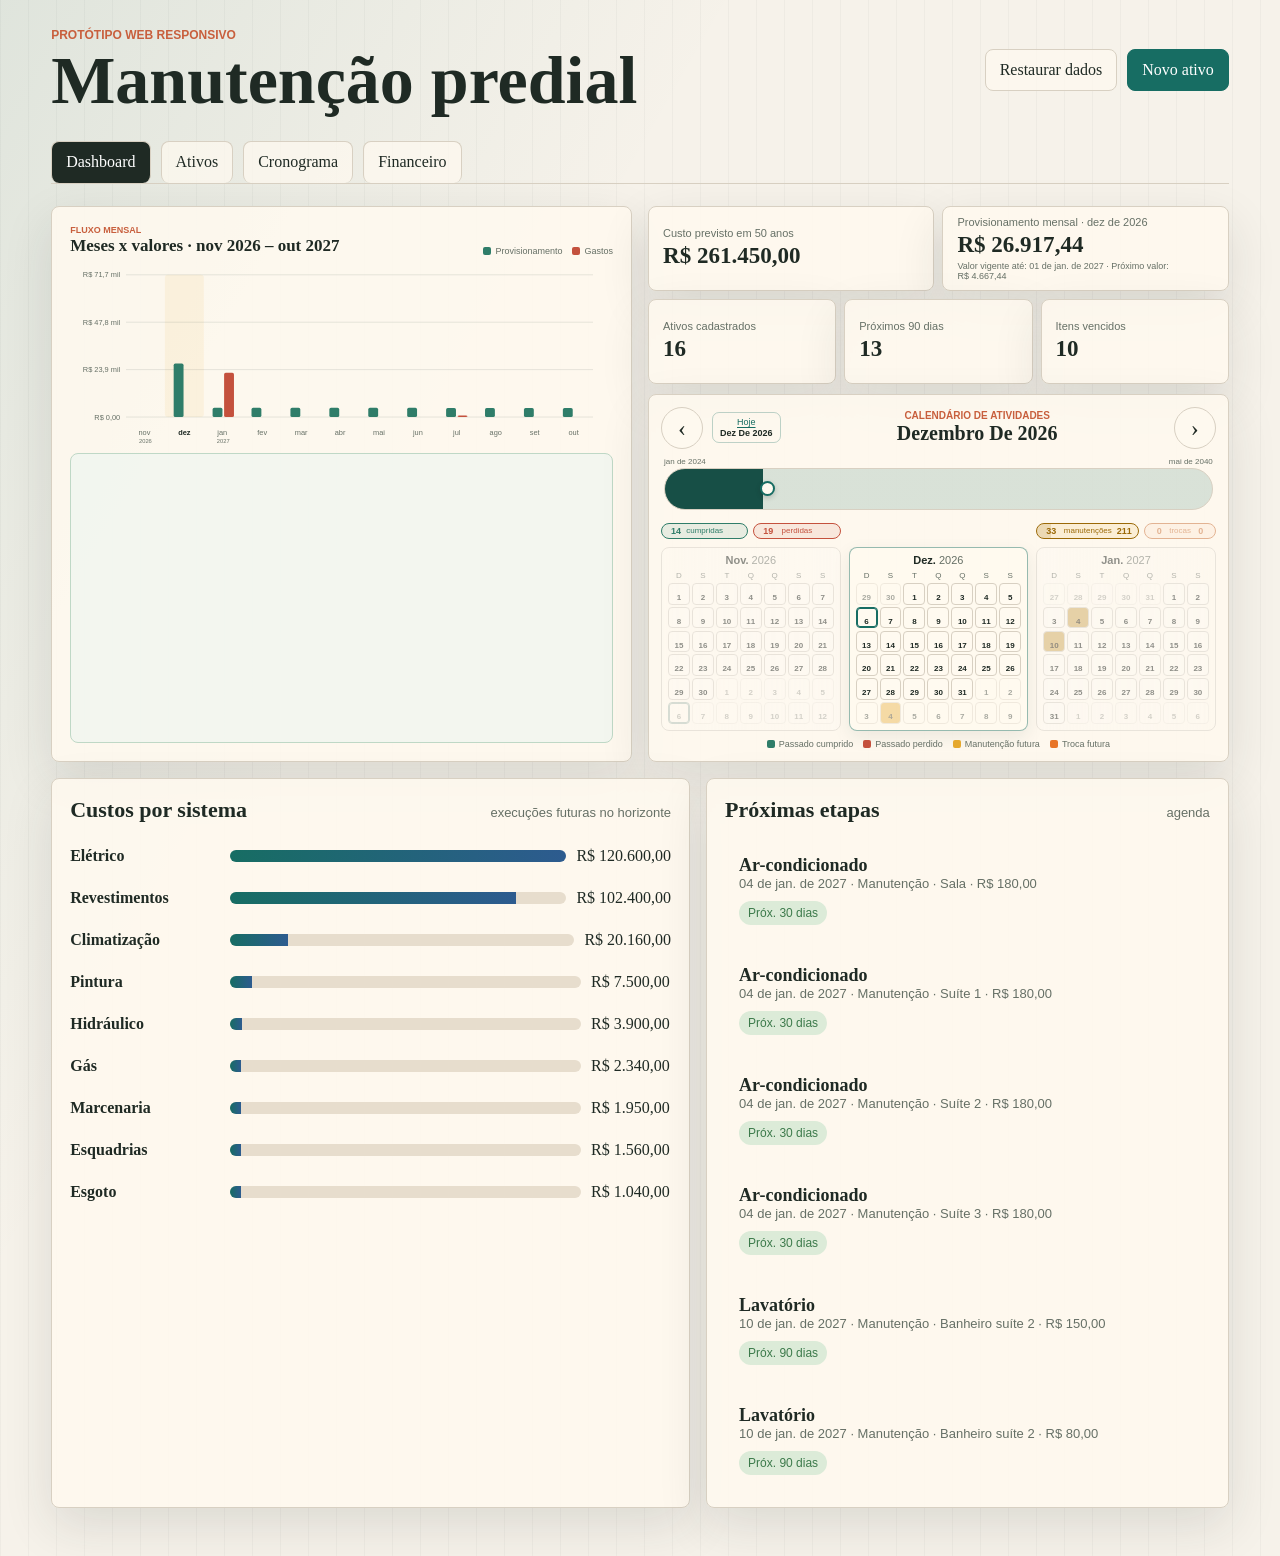
==== docs/index.html @ 5a553a93 "ataulizacao para pages criaca da pasta docs para publicacao do pages" ====
<!doctype html>
<html lang="pt-BR">
  <head>
    <meta charset="utf-8" />
    <meta name="viewport" content="width=device-width, initial-scale=1" />
    <title>Manutencao Predial</title>
    <link rel="stylesheet" href="./styles.css" />
  </head>
  <body>
    <header class="app-header">
      <div>
        <p class="eyebrow">Protótipo web responsivo</p>
        <h1>Manutenção predial</h1>
      </div>
      <div class="header-actions">
        <button class="ghost-button" id="reset-data" type="button">Restaurar dados</button>
        <button class="primary-button" id="new-asset" type="button">Novo ativo</button>
      </div>
    </header>

    <main>
      <nav class="tabs" aria-label="Seções do aplicativo">
        <button class="tab active" data-view="dashboard" type="button">Dashboard</button>
        <button class="tab" data-view="assets" type="button">Ativos</button>
        <button class="tab" data-view="timeline" type="button">Cronograma</button>
        <button class="tab" data-view="finance" type="button">Financeiro</button>
      </nav>

      <section class="view active" id="dashboard-view">
        <div class="dashboard-overview">
          <section class="panel dashboard-chart-panel">
            <div class="dashboard-chart-header">
              <div>
                <p class="eyebrow">Fluxo mensal</p>
                <h2 id="dashboard-chart-title"></h2>
              </div>
              <div class="dashboard-chart-legend" aria-label="Legenda do gráfico">
                <span><i class="provision"></i>Provisionamento</span>
                <span><i class="execution"></i>Gastos</span>
              </div>
            </div>
            <div id="dashboard-monthly-chart" class="dashboard-monthly-chart"></div>
            <div id="calendar-detail" class="calendar-detail dashboard-action-detail"></div>
          </section>
          <div class="dashboard-finance-summary">
            <div class="kpi-grid" id="kpi-grid"></div>
            <section class="panel calendar-panel">
              <div class="calendar-header">
                <button class="icon-button" id="calendar-prev" type="button" aria-label="Mês anterior">‹</button>
                <button class="calendar-today-button" id="calendar-today" type="button">
                  <span>Hoje</span>
                  <strong id="calendar-today-date"></strong>
                </button>
                <div>
                  <p class="eyebrow">Calendário de atividades</p>
                  <h2 id="calendar-title"></h2>
                </div>
                <button class="icon-button" id="calendar-next" type="button" aria-label="Próximo mês">›</button>
              </div>
              <div class="calendar-slider-wrap">
                <div class="calendar-slider-labels">
                  <span id="calendar-slider-min"></span>
                  <span id="calendar-slider-max"></span>
                </div>
                <input id="calendar-slider" type="range" min="0" max="0" value="0" step="1" aria-label="Navegar pelo período do planejamento" />
              </div>
              <div id="calendar-flow-summary" class="calendar-flow-summary"></div>
              <div id="calendar-months" class="calendar-months"></div>
              <div class="calendar-legend" aria-label="Legenda do calendário">
                <span><i class="completed"></i>Passado cumprido</span>
                <span><i class="missed"></i>Passado perdido</span>
                <span><i class="future-maintenance"></i>Manutenção futura</span>
                <span><i class="future-replacement"></i>Troca futura</span>
              </div>
            </section>
          </div>
        </div>
        <div class="panel-grid">
          <section class="panel">
            <div class="panel-title">
              <h2>Custos por sistema</h2>
              <span>execuções futuras no horizonte</span>
            </div>
            <div id="system-bars" class="bar-list"></div>
          </section>
          <section class="panel">
            <div class="panel-title">
              <h2>Próximas etapas</h2>
              <span>agenda</span>
            </div>
            <div id="next-events" class="event-list"></div>
          </section>
        </div>
      </section>

      <section class="view" id="assets-view">
        <div class="toolbar">
          <label class="search-box">
            <span>Buscar</span>
            <input id="asset-search" type="search" placeholder="Ambiente, sistema, ativo..." />
          </label>
          <label class="select-box">
            <span>Sistema</span>
            <select id="system-filter"></select>
          </label>
          <label class="select-box">
            <span>Ordenar por</span>
            <select id="asset-sort">
              <option value="alphabetical">Ordem alfabética</option>
              <option value="start-date">Data inicial</option>
              <option value="end-date">Data final</option>
              <option value="last-maintenance">Última manutenção</option>
              <option value="next-maintenance">Próxima manutenção</option>
              <option value="cycles-asc">Total de ciclos crescente</option>
              <option value="cycles-desc">Total de ciclos decrescente</option>
              <option value="life-asc">Expectativa de vida crescente</option>
              <option value="life-desc">Expectativa de vida decrescente</option>
              <option value="provision-asc">Provisionamento mensal crescente</option>
              <option value="provision-desc">Provisionamento mensal decrescente</option>
              <option value="value-desc">Valor decrescente</option>
              <option value="value-asc">Valor crescente</option>
            </select>
          </label>
        </div>
        <div id="asset-list" class="asset-list"></div>
      </section>

      <section class="view" id="timeline-view">
        <div class="toolbar">
          <label class="select-box">
            <span>Horizonte de planejamento (anos)</span>
            <input id="planning-horizon" min="1" type="number" value="50" />
          </label>
          <label class="select-box">
            <span>Ano</span>
            <select id="year-filter"></select>
          </label>
          <label class="select-box">
            <span>Status</span>
            <select id="status-filter">
              <option value="">Todos</option>
              <option>Vencido</option>
              <option>Próx. 30 dias</option>
              <option>Próx. 90 dias</option>
              <option>Programado</option>
            </select>
          </label>
        </div>
        <div id="timeline-list" class="timeline-list"></div>
      </section>

      <section class="view" id="finance-view">
        <div class="panel">
          <div class="panel-title">
            <h2>Execução x provisionamento</h2>
            <span>por mês e por ano</span>
          </div>
          <div id="year-bars" class="year-bars"></div>
        </div>
        <div class="panel finance-panel">
          <div class="panel-title">
            <h2>Fluxo mensal</h2>
            <span>provisão e execução</span>
          </div>
          <div class="finance-controls">
            <label>
              Condominos
              <input id="owners-input" min="1" type="number" value="20" />
            </label>
            <label>
              Reserva inicial
              <input id="reserve-input" min="0" step="500" type="number" value="0" />
            </label>
          </div>
          <div id="finance-table" class="finance-table"></div>
        </div>
      </section>
    </main>

    <dialog id="asset-dialog">
      <form method="dialog" id="asset-form">
        <div class="dialog-header">
          <div>
            <p class="eyebrow">Cadastro</p>
            <h2 id="dialog-title">Novo ativo</h2>
          </div>
          <button class="icon-button" value="cancel" type="submit" aria-label="Fechar">×</button>
        </div>

        <input id="asset-id" type="hidden" />
        <div class="form-grid">
          <label class="choice-field">Ambiente <select id="asset-ambiente" required></select><input class="new-choice" id="asset-ambiente-new" placeholder="Novo ambiente" /></label>
          <label class="choice-field">Sistema <select id="asset-sistema" required></select><input class="new-choice" id="asset-sistema-new" placeholder="Novo sistema" /></label>
          <label class="choice-field">Ativo <select id="asset-ativo" required></select><input class="new-choice" id="asset-ativo-new" placeholder="Novo ativo" /></label>
          <label class="choice-field">Componente <select id="asset-componente"></select><input class="new-choice" id="asset-componente-new" placeholder="Novo componente" /></label>
          <label class="choice-field">Ação prevista <select id="asset-acao"></select><input class="new-choice" id="asset-acao-new" placeholder="Nova ação prevista" /></label>
          <label>Periodicidade (meses) <input id="asset-periodicidade" min="1" type="number" /></label>
          <label>Última manutenção <input id="asset-ultima" type="date" /></label>
          <label>Custo unitário <span class="money-input"><span>R$</span><input id="asset-custo" inputmode="decimal" placeholder="0,00" type="text" /></span></label>
          <label>Data de instalação <input id="asset-instalacao" type="date" /></label>
          <label>Expectativa de vida (anos) <input id="asset-vida" min="1" type="number" /></label>
          <label>Valor do ativo <span class="money-input"><span>R$</span><input id="asset-valor" inputmode="decimal" placeholder="0,00" type="text" /></span></label>
          <fieldset class="life-end-field">
            <legend>Ao fim da vida</legend>
            <label><input id="asset-renovar" name="asset-fim-vida" type="radio" value="renovar" checked /> Renovar</label>
            <label><input id="asset-encerrar" name="asset-fim-vida" type="radio" value="encerrar" /> Encerrar</label>
          </fieldset>
          <label>Total de ciclos <input id="asset-ciclos" min="1" type="number" value="1" /></label>
          <label class="choice-field">Prioridade <select id="asset-prioridade"></select><input class="new-choice" id="asset-prioridade-new" placeholder="Nova prioridade" /></label>
          <label class="choice-field">Responsável <select id="asset-responsavel"></select><input class="new-choice" id="asset-responsavel-new" placeholder="Novo responsável" /></label>
        </div>

        <section class="asset-summary" id="asset-summary">
          Preencha data de instalação, vida útil, periodicidade e custos para ver o resumo.
        </section>

        <label class="photo-field">
          Foto do ativo ou ocorrência
          <input id="asset-foto" accept="image/*" capture="environment" type="file" />
          <span>Use a câmera do celular ou selecione uma imagem.</span>
        </label>
        <img id="photo-preview" class="photo-preview" alt="" />

        <menu class="dialog-actions">
          <button class="danger-button" id="delete-asset" type="button">Excluir ativo</button>
          <button class="ghost-button" value="cancel" type="submit">Cancelar</button>
          <button class="primary-button" id="save-asset" value="default" type="button">Salvar</button>
        </menu>
      </form>
    </dialog>

    <script src="./data/seed-data.js"></script>
    <script src="./app.js"></script>
  </body>
</html>
---- docs/styles.css ----
:root {
  --paper: #f6f2ea;
  --ink: #1f2a24;
  --muted: #667066;
  --line: #d8d0c2;
  --panel: #fffaf0;
  --accent: #176d63;
  --accent-2: #c85f3d;
  --accent-3: #2d5b8f;
  --warn: #a94725;
  --ok: #3c7a4b;
  --shadow: 0 18px 50px rgba(36, 44, 39, 0.12);
}

* {
  box-sizing: border-box;
}

body {
  margin: 0;
  background:
    linear-gradient(120deg, rgba(23, 109, 99, 0.10), transparent 34%),
    repeating-linear-gradient(90deg, rgba(31, 42, 36, 0.035) 0 1px, transparent 1px 28px),
    var(--paper);
  color: var(--ink);
  font-family: Georgia, "Times New Roman", serif;
}

button,
input,
select {
  font: inherit;
}

.app-header {
  display: flex;
  align-items: center;
  justify-content: space-between;
  gap: 20px;
  padding: 28px clamp(18px, 4vw, 54px) 18px;
}

.eyebrow {
  color: var(--accent-2);
  font-family: "Segoe UI", sans-serif;
  font-size: 12px;
  font-weight: 700;
  letter-spacing: 0;
  margin: 0 0 6px;
  text-transform: uppercase;
}

h1,
h2,
p {
  margin-top: 0;
}

h1 {
  font-size: clamp(34px, 6vw, 68px);
  line-height: 0.95;
  margin-bottom: 0;
}

h2 {
  font-size: 22px;
  margin-bottom: 0;
}

main {
  padding: 0 clamp(18px, 4vw, 54px) 48px;
}

.header-actions,
.toolbar,
.tabs,
.dialog-actions,
.finance-controls {
  display: flex;
  gap: 10px;
}

.primary-button,
.ghost-button,
.danger-button,
.tab,
.icon-button {
  border: 1px solid var(--line);
  border-radius: 8px;
  cursor: pointer;
  min-height: 42px;
  padding: 10px 14px;
}

.primary-button {
  background: var(--accent);
  border-color: var(--accent);
  color: white;
}

.ghost-button,
.danger-button,
.tab,
.icon-button {
  background: rgba(255, 250, 240, 0.72);
  color: var(--ink);
}

.danger-button {
  border-color: #d49a83;
  color: var(--warn);
}

.danger-button:hover,
.danger-button:focus {
  background: #f7d7c7;
}

.tabs {
  border-bottom: 1px solid var(--line);
  flex-wrap: wrap;
  margin: 10px 0 22px;
}

.tab {
  border-bottom: 0;
}

.tab.active {
  background: var(--ink);
  color: white;
}

.view {
  display: none;
}

.view.active {
  display: block;
}

.dashboard-overview {
  align-items: stretch;
  display: grid;
  gap: 16px;
  grid-template-columns: minmax(0, 1fr) minmax(0, 1fr);
  margin-bottom: 16px;
}

.kpi-grid {
  display: grid;
  gap: 8px;
  grid-template-columns: repeat(6, minmax(0, 1fr));
  grid-template-rows: 1fr 1fr;
}

.dashboard-finance-summary {
  display: grid;
  gap: 10px;
  grid-template-rows: auto 1fr;
  min-width: 0;
}

.kpi:nth-child(1),
.kpi:nth-child(2) {
  grid-column: span 3;
}

.kpi:nth-child(n + 3) {
  grid-column: span 2;
}

.kpi,
.panel,
.asset-card,
.timeline-item {
  background: rgba(255, 250, 240, 0.88);
  border: 1px solid var(--line);
  border-radius: 8px;
  box-shadow: var(--shadow);
}

.kpi {
  align-content: center;
  display: grid;
  min-height: 58px;
  padding: 9px 14px;
}

.kpi span {
  color: var(--muted);
  display: block;
  font-family: "Segoe UI", sans-serif;
  font-size: 11px;
  margin-bottom: 3px;
}

.kpi strong {
  font-size: clamp(18px, 1.8vw, 24px);
}

.kpi small {
  color: var(--muted);
  display: block;
  font-family: "Segoe UI", sans-serif;
  font-size: 9px;
  margin-top: 3px;
}

.dashboard-chart-panel {
  display: flex;
  flex-direction: column;
  height: 100%;
  min-width: 0;
  padding: 12px 14px 8px;
}

.dashboard-chart-header {
  align-items: end;
  display: flex;
  gap: 12px;
  justify-content: space-between;
  margin-bottom: 4px;
}

.dashboard-chart-header h2 {
  font-size: 17px;
  margin: 0;
}

.dashboard-chart-header .eyebrow {
  font-size: 9px;
  margin-bottom: 1px;
}

.dashboard-chart-legend {
  display: flex;
  flex-wrap: wrap;
  gap: 5px 10px;
  justify-content: flex-end;
}

.dashboard-chart-legend span {
  align-items: center;
  color: var(--muted);
  display: flex;
  font-family: "Segoe UI", sans-serif;
  font-size: 9px;
  gap: 4px;
}

.dashboard-chart-legend i {
  border-radius: 2px;
  display: block;
  height: 8px;
  width: 8px;
}

.dashboard-chart-legend .provision,
.chart-bar.provision {
  background: #2f7d69;
  fill: #2f7d69;
}

.dashboard-chart-legend .execution,
.chart-bar.execution {
  background: #c4513d;
  fill: #c4513d;
}

.dashboard-monthly-chart {
  align-items: center;
  display: flex;
  flex: 0 0 auto;
  min-height: 150px;
  width: 100%;
}

.dashboard-monthly-chart svg {
  display: block;
  height: auto;
  max-height: 185px;
  overflow: visible;
  width: 100%;
}

.chart-grid-line {
  stroke: rgba(56, 72, 64, 0.15);
  stroke-width: 1;
}

.chart-axis-value,
.chart-month-label {
  fill: var(--muted);
  font-family: "Segoe UI", sans-serif;
  font-size: 9px;
}

.chart-month-label.selected {
  fill: var(--ink);
  font-weight: 700;
}

.chart-month-year {
  fill: var(--muted);
  font-size: 7px;
  font-weight: 400;
}

.chart-selected-month {
  fill: rgba(229, 168, 46, 0.09);
}

.chart-bar {
  transition: filter 150ms ease, opacity 150ms ease;
}

.chart-bar:hover {
  filter: saturate(1.25) brightness(0.92);
}

.panel-grid {
  display: grid;
  gap: 16px;
  grid-template-columns: 1.1fr 0.9fr;
}

.panel {
  padding: 18px;
}

.calendar-panel {
  min-width: 0;
  padding: 12px;
}

.calendar-header {
  align-items: center;
  display: grid;
  gap: 9px;
  grid-template-columns: auto auto 1fr auto;
  margin-bottom: 8px;
  text-align: center;
}

.calendar-header h2 {
  font-size: 20px;
  text-transform: capitalize;
}

.calendar-header .eyebrow {
  font-size: 10px;
  margin-bottom: 1px;
}

.calendar-today-button {
  background: transparent;
  border: 1px solid rgba(23, 109, 99, 0.28);
  border-radius: 7px;
  color: var(--accent);
  display: grid;
  font-family: "Segoe UI", sans-serif;
  gap: 1px;
  min-width: 58px;
  padding: 4px 7px;
}

.calendar-today-button:hover,
.calendar-today-button:focus {
  background: rgba(23, 109, 99, 0.08);
  color: var(--accent-2);
}

.calendar-today-button span {
  font-size: 9px;
  text-decoration: underline;
  text-underline-offset: 2px;
}

.calendar-today-button strong {
  color: var(--ink);
  font-size: 9px;
  text-transform: capitalize;
}

.calendar-header .icon-button:disabled {
  cursor: not-allowed;
  opacity: 0.22;
}

.calendar-slider-wrap {
  margin: 0 3px 9px;
}

.calendar-slider-labels {
  align-items: baseline;
  color: var(--muted);
  display: grid;
  font-family: "Segoe UI", sans-serif;
  font-size: 8px;
  grid-template-columns: 1fr 1fr;
  margin-bottom: 2px;
}

.calendar-slider-labels span:last-child {
  text-align: right;
}

#calendar-slider {
  --real-progress: 0%;
  accent-color: var(--accent);
  appearance: none;
  background: linear-gradient(90deg, #174f46 0 var(--real-progress), rgba(23, 109, 99, 0.16) var(--real-progress) 100%);
  border-radius: 999px;
  cursor: pointer;
  height: 5px;
  margin: 0;
  padding: 0;
  width: 100%;
}

#calendar-slider::-webkit-slider-thumb {
  appearance: none;
  background: #fffaf0;
  border: 2px solid var(--accent);
  border-radius: 50%;
  box-shadow: 0 2px 5px rgba(31, 42, 36, 0.2);
  height: 15px;
  width: 15px;
}

#calendar-slider::-moz-range-thumb {
  background: #fffaf0;
  border: 2px solid var(--accent);
  border-radius: 50%;
  box-shadow: 0 2px 5px rgba(31, 42, 36, 0.2);
  height: 13px;
  width: 13px;
}

.calendar-flow-summary {
  align-items: stretch;
  display: grid;
  gap: 8px;
  grid-template-columns: repeat(3, minmax(0, 1fr));
  margin: 0 0 8px;
}

.calendar-flow {
  display: grid;
  gap: 5px;
  grid-template-columns: repeat(2, minmax(0, 1fr));
  min-width: 0;
}

.calendar-flow.future {
  grid-template-columns: minmax(0, 1.3fr) minmax(0, 0.9fr);
}

.flow-item {
  --flow-progress: 0%;
  align-items: center;
  border: 1px solid currentColor;
  border-radius: 999px;
  display: grid;
  font-family: "Segoe UI", sans-serif;
  gap: 3px;
  grid-template-columns: 16px minmax(0, 1fr) 16px;
  justify-items: center;
  line-height: normal;
  overflow: hidden;
  padding: 2px 6px;
  position: relative;
  width: 100%;
}

.flow-item > *:not(.flow-progress) {
  position: relative;
  z-index: 1;
}

.flow-item strong {
  font-size: 9px;
}

.flow-item small {
  color: inherit;
  font-size: 8px;
  overflow: hidden;
  text-align: center;
  text-overflow: ellipsis;
  white-space: nowrap;
}

.flow-item:disabled {
  cursor: not-allowed;
  opacity: 0.42;
}

.flow-item:not(:disabled):hover,
.flow-item:not(:disabled):focus {
  filter: saturate(1.2) brightness(0.96);
  outline: 1px solid currentColor;
  outline-offset: 1px;
}

.calendar-flow.past .flow-item {
  grid-template-columns: 16px minmax(0, 1fr) 16px;
}

.calendar-flow.past .flow-item::after {
  content: "";
  grid-column: 3;
}

.flow-progress {
  background: currentColor;
  inset: 0 auto 0 0;
  opacity: 0.16;
  position: absolute;
  width: var(--flow-progress);
}

.flow-item.completed {
  background: rgba(47, 125, 105, 0.1);
  color: #2f7d69;
}

.flow-item.missed {
  background: rgba(196, 81, 61, 0.1);
  color: #c4513d;
}

.flow-item.maintenance {
  background: rgba(229, 168, 46, 0.13);
  color: #9b6907;
}

.flow-item.replacement {
  background: rgba(232, 117, 40, 0.12);
  color: #bd5617;
}

.calendar-months {
  display: grid;
  gap: 8px;
  grid-template-columns: repeat(3, minmax(0, 1fr));
}

.calendar-month {
  background: rgba(255, 250, 240, 0.66);
  border: 1px solid var(--line);
  border-radius: 8px;
  min-width: 0;
  padding: 6px;
}

.calendar-month.unavailable {
  background: transparent;
  border-color: transparent;
  box-shadow: none;
}

.calendar-month.previous {
  background: linear-gradient(90deg, rgba(255, 250, 240, 0.3), rgba(255, 250, 240, 0.72));
}

.calendar-month.next {
  background: linear-gradient(90deg, rgba(255, 250, 240, 0.72), rgba(255, 250, 240, 0.3));
}

.calendar-month.previous,
.calendar-month.next {
  filter: saturate(0.6);
  opacity: 0.5;
}

.calendar-month.current {
  border-color: rgba(23, 109, 99, 0.45);
  box-shadow: 0 6px 18px rgba(27, 55, 48, 0.08);
}

.calendar-month h3 {
  font-family: "Segoe UI", sans-serif;
  font-size: 11px;
  margin: 0 0 5px;
  text-align: center;
  text-transform: capitalize;
}

.calendar-month h3 span {
  color: var(--muted);
  font-weight: 400;
}

.calendar-weekdays,
.calendar-grid {
  display: grid;
  gap: 2px;
  grid-template-columns: repeat(7, minmax(0, 1fr));
}

.calendar-weekdays {
  color: var(--muted);
  font-family: "Segoe UI", sans-serif;
  font-size: 8px;
  margin-bottom: 3px;
  text-align: center;
}

.calendar-day {
  aspect-ratio: 1;
  background: rgba(255, 250, 240, 0.72);
  border: 1px solid var(--line);
  border-radius: 4px;
  color: var(--ink);
  cursor: pointer;
  min-height: 17px;
  padding: 2px;
  position: relative;
  text-align: center;
}

.calendar-day.unavailable {
  background: transparent;
  border-color: transparent;
}

.calendar-day.outside {
  opacity: 0.38;
}

.calendar-day.today {
  border-color: var(--accent);
  box-shadow: inset 0 0 0 1px var(--accent);
}

.calendar-day.has-events {
  background: var(--event-background);
  cursor: pointer;
}

.calendar-day.has-events.dark-text {
  color: #2b210b;
}

.calendar-day.has-events.light-text {
  color: #fff;
  text-shadow: 0 1px 1px rgba(40, 20, 10, 0.45);
}

.calendar-day.has-events:hover,
.calendar-day.has-events:focus,
.calendar-day.is-selected {
  border-color: #123f39;
  box-shadow: inset 0 0 0 1px #123f39;
  filter: saturate(1.18) brightness(0.98);
  outline: none;
}

.calendar-day-number {
  font-family: "Segoe UI", sans-serif;
  font-size: 8px;
  font-weight: 600;
}

.calendar-legend {
  display: flex;
  flex-wrap: wrap;
  gap: 5px 10px;
  justify-content: center;
  margin-top: 8px;
}

.calendar-legend span {
  align-items: center;
  color: var(--muted);
  display: flex;
  font-family: "Segoe UI", sans-serif;
  font-size: 9px;
  gap: 4px;
}

.calendar-legend i {
  border-radius: 2px;
  display: block;
  height: 8px;
  width: 8px;
}

.calendar-legend .completed {
  background: #2f7d69;
}

.calendar-legend .missed {
  background: #c4513d;
}

.calendar-legend .future-maintenance {
  background: #e5a82e;
}

.calendar-legend .future-replacement {
  background: #e87528;
}

.calendar-detail {
  background: #eef6f1;
  border: 1px solid #bfd8c6;
  border-radius: 8px;
  margin-top: 14px;
  min-height: 72px;
  padding: 10px 12px;
}

.dashboard-action-detail {
  flex: 1;
  margin-top: 8px;
  overflow-y: auto;
}

.dashboard-action-detail:empty {
  background: rgba(238, 246, 241, 0.62);
}

.calendar-detail.is-visible {
  display: block;
}

.calendar-detail ul {
  display: grid;
  gap: 2px;
  list-style: none;
  margin: 3px 0 0;
  padding: 0;
}

.calendar-detail li {
  border-top: 1px solid rgba(23, 109, 99, 0.18);
  padding-top: 3px;
}

.calendar-detail-summary {
  align-items: baseline;
  display: flex;
  gap: 8px;
  justify-content: space-between;
  margin-bottom: 5px;
}

.calendar-detail-summary > strong {
  font-size: 15px;
}

.calendar-detail-summary > span {
  font-family: "Segoe UI", sans-serif;
  font-size: 10px;
}

.calendar-action-groups {
  display: grid;
  gap: 7px;
}

.calendar-action-group header {
  align-items: center;
  border-radius: 5px;
  display: flex;
  font-family: "Segoe UI", sans-serif;
  justify-content: space-between;
  padding: 4px 7px;
}

.calendar-action-group header strong {
  font-size: 11px;
}

.calendar-action-group header span {
  font-size: 9px;
}

.calendar-action-group.maintenance header {
  background: rgba(229, 168, 46, 0.18);
  color: #765009;
}

.calendar-action-group.replacement header {
  background: rgba(232, 117, 40, 0.17);
  color: #9b4614;
}

.calendar-asset-link {
  align-items: center;
  display: grid;
  gap: 4px 8px;
  grid-template-columns: auto minmax(0, 1fr) auto auto;
  min-height: 22px;
}

.calendar-asset-link > strong {
  font-size: 12px;
}

.calendar-asset-link .detail-total {
  font-size: 11px;
}

.calendar-asset-link .meta {
  font-size: 9px;
  min-width: 0;
}

.calendar-event-status {
  border-radius: 999px;
  font-family: "Segoe UI", sans-serif;
  font-size: 8px;
  font-weight: 700;
  padding: 2px 5px;
}

.calendar-event-status.completed {
  background: rgba(47, 125, 105, 0.16);
  color: #246452;
}

.calendar-event-status.missed {
  background: rgba(196, 81, 61, 0.14);
  color: #a43f2f;
}

.panel-title {
  align-items: baseline;
  display: flex;
  justify-content: space-between;
  gap: 12px;
  margin-bottom: 18px;
}

.panel-title span {
  color: var(--muted);
  font-family: "Segoe UI", sans-serif;
  font-size: 13px;
}

.bar-row {
  display: grid;
  gap: 10px;
  grid-template-columns: minmax(95px, 150px) 1fr minmax(80px, auto);
  align-items: center;
  margin: 12px 0;
}

.system-bar-row {
  border-radius: 8px;
  cursor: pointer;
  margin-left: -6px;
  margin-right: -6px;
  padding: 6px;
}

.system-bar-row:hover,
.system-bar-row:focus,
.system-bar-row.is-active {
  background: rgba(23, 109, 99, 0.10);
  outline: none;
}

.system-cost-detail {
  color: var(--accent);
  display: block;
  font-family: "Segoe UI", sans-serif;
  font-size: 12px;
  font-weight: 700;
  margin-top: 5px;
}

.bar-track {
  background: #e7ddcd;
  border-radius: 999px;
  height: 12px;
  overflow: hidden;
}

.bar-fill {
  background: linear-gradient(90deg, var(--accent), var(--accent-3));
  height: 100%;
}

.event-list,
.asset-list,
.timeline-list {
  display: grid;
  gap: 12px;
}

.event,
.asset-card,
.timeline-item {
  padding: 14px;
}

.event strong,
.asset-card strong,
.timeline-item strong {
  display: block;
  font-size: 18px;
}

.meta {
  color: var(--muted);
  font-family: "Segoe UI", sans-serif;
  font-size: 13px;
}

.badge {
  border-radius: 999px;
  display: inline-block;
  font-family: "Segoe UI", sans-serif;
  font-size: 12px;
  margin-top: 10px;
  padding: 5px 9px;
}

.badge.vencido {
  background: #f7d7c7;
  color: var(--warn);
}

.badge.programado {
  background: #dcebd8;
  color: var(--ok);
}

.toolbar {
  align-items: end;
  flex-wrap: wrap;
  margin-bottom: 16px;
}

.search-box,
.select-box,
.finance-controls label,
.form-grid label,
.photo-field {
  color: var(--muted);
  display: grid;
  font-family: "Segoe UI", sans-serif;
  font-size: 13px;
  gap: 6px;
}

.search-box {
  flex: 1 1 260px;
}

input,
select,
.life-end-field {
  background: var(--panel);
  border: 1px solid var(--line);
  border-radius: 8px;
  color: var(--ink);
  min-height: 42px;
  padding: 9px 10px;
}

.money-input {
  align-items: center;
  background: var(--panel);
  border: 1px solid var(--line);
  border-radius: 8px;
  display: grid;
  grid-template-columns: auto 1fr;
  min-height: 42px;
  overflow: hidden;
}

.money-input > span {
  color: var(--accent);
  font-weight: 700;
  padding-left: 10px;
}

.money-input input {
  border: 0;
  border-radius: 0;
  min-width: 0;
  outline: none;
}

.money-input:focus-within {
  border-color: var(--accent);
  box-shadow: 0 0 0 2px rgba(23, 109, 99, 0.14);
}

.life-end-field {
  color: var(--muted);
  display: grid;
  font-family: "Segoe UI", sans-serif;
  font-size: 13px;
  gap: 8px;
  margin: 0;
}

.life-end-field legend {
  padding: 0 4px;
}

.life-end-field label {
  align-items: center;
  color: var(--ink);
  display: flex;
  gap: 8px;
}

.life-end-field input {
  min-height: auto;
}

.asset-card {
  align-items: center;
  display: grid;
  gap: 14px;
  grid-template-columns: 76px 1fr auto;
}

.asset-card-content {
  min-width: 0;
}

.asset-metrics {
  display: grid;
  gap: 8px;
  grid-template-columns: repeat(8, minmax(100px, 1fr));
  margin-top: 13px;
}

.asset-metrics > div {
  background: rgba(238, 246, 241, 0.72);
  border-left: 3px solid rgba(23, 109, 99, 0.45);
  min-width: 0;
  padding: 8px 9px;
}

.asset-metrics span,
.asset-metrics small {
  color: var(--muted);
  display: block;
  font-family: "Segoe UI", sans-serif;
  font-size: 11px;
}

.asset-metrics strong {
  font-size: 15px;
  margin-top: 3px;
  overflow-wrap: anywhere;
}

.asset-metrics small {
  margin-top: 3px;
}

.card-actions {
  display: flex;
  flex-wrap: wrap;
  gap: 8px;
  justify-content: flex-end;
}

.asset-card.is-focused {
  border-color: var(--accent-2);
  box-shadow: 0 0 0 3px rgba(200, 95, 61, 0.18), var(--shadow);
}

.detail-link {
  background: transparent;
  border: 0;
  color: inherit;
  cursor: pointer;
  display: block;
  font: inherit;
  padding: 0;
  text-align: left;
  width: 100%;
}

.detail-link:hover strong,
.detail-link:focus strong {
  color: var(--accent-2);
}

.detail-link:focus {
  outline: 2px solid rgba(200, 95, 61, 0.45);
  outline-offset: 4px;
}

.thumb {
  align-items: center;
  background: #e7ddcd;
  border-radius: 8px;
  color: var(--muted);
  display: flex;
  font-family: "Segoe UI", sans-serif;
  height: 76px;
  justify-content: center;
  overflow: hidden;
  width: 76px;
}

.thumb img {
  height: 100%;
  object-fit: cover;
  width: 100%;
}

.finance-year {
  border-top: 1px solid var(--line);
  padding: 16px 0 8px;
}

.finance-year:first-child {
  border-top: 0;
  padding-top: 0;
}

.finance-year h3 {
  font-size: 22px;
  margin: 0 0 12px;
}

.finance-split {
  display: grid;
  gap: 18px;
  grid-template-columns: 1fr 1fr;
}

.finance-column h4 {
  color: var(--muted);
  font-family: "Segoe UI", sans-serif;
  font-size: 12px;
  margin: 0 0 10px;
  text-transform: uppercase;
}

.month-row {
  display: grid;
  gap: 10px;
  grid-template-columns: 44px 1fr minmax(84px, auto);
  align-items: center;
  margin: 9px 0;
}

.month-row.is-clickable {
  border-radius: 8px;
  cursor: pointer;
  margin-left: -6px;
  margin-right: -6px;
  padding: 6px;
}

.month-row.is-clickable:hover,
.month-row.is-clickable:focus,
.month-row.is-active {
  background: rgba(200, 95, 61, 0.12);
  outline: none;
}

.month-row.is-empty {
  color: var(--muted);
}

.bar-fill.execution {
  background: linear-gradient(90deg, var(--accent-2), #d99a48);
}

.bar-fill.provision {
  background: linear-gradient(90deg, var(--accent), var(--accent-3));
}

.execution-detail {
  background: #fff3df;
  border: 1px solid #e3b983;
  border-radius: 8px;
  color: var(--ink);
  margin: 8px 0 14px;
  padding: 14px;
}

.execution-detail.inline {
  box-shadow: 0 12px 28px rgba(36, 44, 39, 0.10);
}

.execution-detail h3 {
  font-size: 20px;
  margin: 0 0 8px;
}

.execution-detail ul {
  display: grid;
  gap: 8px;
  list-style: none;
  margin: 12px 0 0;
  padding: 0;
}

.execution-detail li {
  border-top: 1px solid rgba(200, 95, 61, 0.22);
  padding-top: 8px;
}

.execution-detail strong {
  display: block;
}

.execution-detail .detail-total {
  color: var(--accent-2);
  font-family: "Segoe UI", sans-serif;
  font-weight: 700;
}

.timeline-item {
  display: grid;
  gap: 12px;
  grid-template-columns: 120px 1fr auto;
}

.timeline-date {
  color: var(--accent-2);
  font-size: 20px;
  font-weight: 700;
}

.year-bars {
  display: grid;
  gap: 8px;
}

.finance-panel {
  margin-top: 16px;
}

.finance-controls {
  flex-wrap: wrap;
  margin-bottom: 16px;
}

.finance-table {
  overflow-x: auto;
}

table {
  border-collapse: collapse;
  min-width: 640px;
  width: 100%;
}

th,
td {
  border-bottom: 1px solid var(--line);
  padding: 10px;
  text-align: left;
}

th {
  color: var(--muted);
  font-family: "Segoe UI", sans-serif;
  font-size: 12px;
  text-transform: uppercase;
}

dialog {
  border: 1px solid var(--line);
  border-radius: 10px;
  box-shadow: var(--shadow);
  max-width: 860px;
  width: min(92vw, 860px);
}

dialog::backdrop {
  background: rgba(31, 42, 36, 0.48);
}

.dialog-header {
  align-items: start;
  display: flex;
  justify-content: space-between;
  margin-bottom: 18px;
}

.icon-button {
  border-radius: 50%;
  font-size: 24px;
  height: 42px;
  line-height: 1;
  padding: 0;
  width: 42px;
}

.form-grid {
  display: grid;
  gap: 12px;
  grid-template-columns: repeat(2, minmax(0, 1fr));
}

.photo-field {
  border: 1px dashed var(--line);
  border-radius: 8px;
  margin-top: 14px;
  padding: 14px;
}

.choice-field .new-choice {
  display: none;
}

.choice-field.is-new .new-choice {
  display: block;
}

.asset-summary {
  background: #eef6f1;
  border: 1px solid #bfd8c6;
  border-radius: 8px;
  color: var(--ink);
  margin-top: 14px;
  padding: 14px;
}

.asset-summary h3 {
  font-size: 20px;
  margin: 0 0 10px;
}

.summary-grid {
  display: grid;
  gap: 10px;
  grid-template-columns: repeat(3, minmax(0, 1fr));
  margin-bottom: 12px;
}

.summary-kpi {
  background: rgba(255, 250, 240, 0.82);
  border: 1px solid rgba(23, 109, 99, 0.18);
  border-radius: 8px;
  padding: 10px;
}

.summary-kpi span {
  color: var(--muted);
  display: block;
  font-family: "Segoe UI", sans-serif;
  font-size: 12px;
}

.summary-kpi strong {
  display: block;
  font-size: 18px;
  margin-top: 4px;
}

.summary-dates {
  display: flex;
  flex-wrap: wrap;
  gap: 6px;
  margin-top: 10px;
}

.summary-dates span {
  background: #dcebd8;
  border-radius: 999px;
  color: var(--ok);
  font-family: "Segoe UI", sans-serif;
  font-size: 12px;
  padding: 5px 8px;
}

.schedule-heading {
  align-items: end;
  display: flex;
  gap: 12px;
  justify-content: space-between;
  margin: 16px 0 8px;
}

.schedule-heading strong,
.schedule-heading span {
  display: block;
}

.schedule-heading span,
.schedule-heading small {
  color: var(--muted);
  font-family: "Segoe UI", sans-serif;
  font-size: 11px;
}

.asset-event-checklist {
  display: grid;
  gap: 5px;
  max-height: 310px;
  overflow-y: auto;
  padding-right: 4px;
}

.asset-event-check {
  align-items: center;
  background: rgba(255, 250, 240, 0.82);
  border: 1px solid rgba(23, 109, 99, 0.16);
  border-radius: 7px;
  display: grid;
  gap: 8px;
  grid-template-columns: auto minmax(92px, 1fr) minmax(108px, 1fr) 62px 88px 82px;
  padding: 7px 9px;
}

.asset-event-check input {
  accent-color: #2f7d69;
  height: 17px;
  margin: 0;
  width: 17px;
}

.asset-event-check .event-type {
  border-radius: 999px;
  font-family: "Segoe UI", sans-serif;
  font-size: 10px;
  padding: 3px 7px;
  text-align: center;
}

.asset-event-check .event-type.maintenance {
  background: #f5d88b;
  color: #4b3708;
}

.asset-event-check .event-type.replacement {
  background: #f2b182;
  color: #542307;
}

.asset-event-check .event-date,
.asset-event-check .event-cycle,
.asset-event-check em {
  font-family: "Segoe UI", sans-serif;
  font-size: 11px;
}

.asset-event-check em {
  color: var(--muted);
  font-style: normal;
  text-align: right;
}

.asset-event-check.is-completed {
  background: rgba(47, 125, 105, 0.12);
  border-color: rgba(47, 125, 105, 0.42);
}

.asset-event-check.is-completed em {
  color: #2f7d69;
  font-weight: 700;
}

.asset-event-check.is-missed {
  background: rgba(196, 81, 61, 0.1);
  border-color: rgba(196, 81, 61, 0.4);
}

.asset-event-check.is-missed em {
  color: #a43f2f;
  font-weight: 700;
}

.asset-event-check.is-future {
  opacity: 0.72;
}

.asset-event-check.is-future input {
  cursor: not-allowed;
  filter: grayscale(0.8);
}

.photo-field span {
  color: var(--muted);
}

.photo-preview {
  border-radius: 8px;
  display: none;
  margin-top: 12px;
  max-height: 220px;
  object-fit: cover;
  width: 100%;
}

.dialog-actions {
  justify-content: end;
  margin-top: 18px;
  padding: 0;
}

.dialog-actions .danger-button {
  margin-right: auto;
}

@media (max-width: 820px) {
  .app-header,
  .asset-card,
  .timeline-item {
    align-items: stretch;
    grid-template-columns: 1fr;
  }

  .app-header,
  .header-actions {
    display: grid;
  }

  .dashboard-overview,
  .kpi-grid,
  .panel-grid,
  .form-grid,
  .summary-grid {
    grid-template-columns: 1fr;
  }

  .kpi-grid {
    grid-template-rows: none;
  }

  .kpi:nth-child(n) {
    grid-column: 1;
  }

  .bar-row,
  .month-row {
    grid-template-columns: 1fr;
  }

  .finance-split {
    grid-template-columns: 1fr;
  }

  .calendar-day {
    aspect-ratio: 1;
    min-height: 15px;
    padding: 2px;
  }

  .asset-card {
    display: grid;
  }

  .asset-metrics {
    grid-template-columns: repeat(2, minmax(0, 1fr));
  }

  .asset-metrics > div:last-child {
    grid-column: 1 / -1;
  }

  .asset-event-check {
    grid-template-columns: auto 1fr auto;
  }

  .asset-event-check .event-date,
  .asset-event-check .event-cycle,
  .asset-event-check strong {
    grid-column: 2 / -1;
  }

  .asset-event-check em {
    grid-column: 3;
    grid-row: 1;
  }

  .calendar-asset-link {
    grid-template-columns: 1fr auto;
  }

  .calendar-asset-link .meta {
    grid-column: 1 / -1;
  }

  .card-actions {
    justify-content: stretch;
  }

  .card-actions button {
    flex: 1;
  }

  .timeline-item {
    display: grid;
  }

  .thumb {
    height: 180px;
    width: 100%;
  }
}
  display: none;
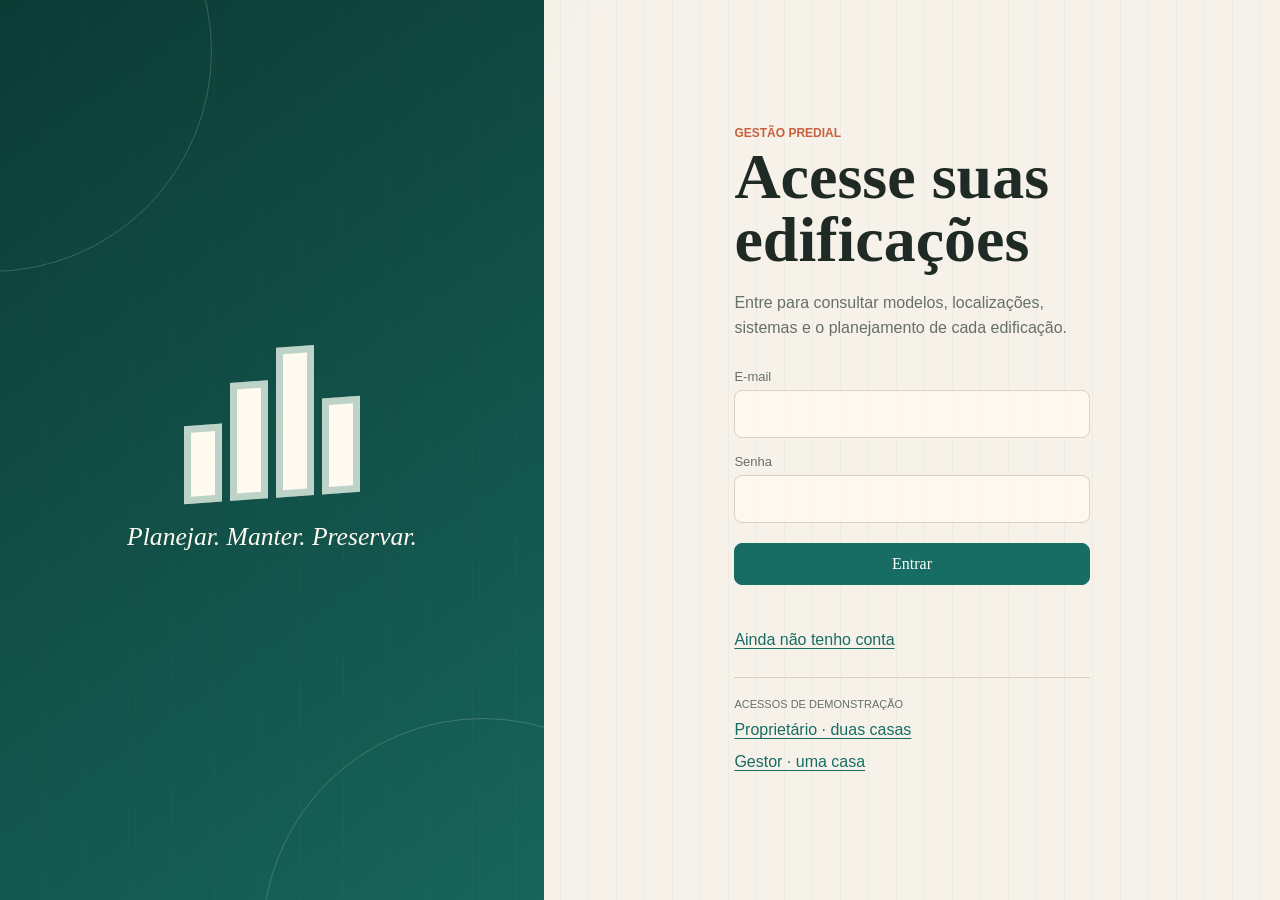
==== commit bea790d9: "criacao de database todo o sistema jogado para banco de dados no supabase. criacao de varios usuario" ====
--- a/docs/index.html
+++ b/docs/index.html
@@ -4,29 +4,82 @@
     <meta charset="utf-8" />
     <meta name="viewport" content="width=device-width, initial-scale=1" />
     <title>Manutencao Predial</title>
-    <link rel="stylesheet" href="./styles.css" />
+    <link rel="stylesheet" href="./styles.css?v=20260611-2" />
   </head>
-  <body>
+  <body class="auth-pending">
+    <section class="auth-screen" id="auth-screen" aria-labelledby="auth-title">
+      <div class="auth-visual" aria-hidden="true">
+        <div class="auth-building-mark">
+          <span></span><span></span><span></span><span></span>
+        </div>
+        <p>Planejar. Manter. Preservar.</p>
+      </div>
+      <div class="auth-card">
+        <div>
+          <p class="eyebrow">Gestão predial</p>
+          <h1 id="auth-title">Acesse suas edificações</h1>
+          <p class="auth-intro">Entre para consultar modelos, localizações, sistemas e o planejamento de cada edificação.</p>
+        </div>
+        <form id="login-form" class="auth-form">
+          <label class="signup-only">
+            Nome
+            <input id="signup-name" type="text" autocomplete="name" />
+          </label>
+          <label>
+            E-mail
+            <input id="login-email" type="email" autocomplete="username" required />
+          </label>
+          <label>
+            Senha
+            <input id="login-password" type="password" autocomplete="current-password" required />
+          </label>
+          <label class="signup-only">
+            Confirmar senha
+            <input id="signup-password-confirmation" type="password" autocomplete="new-password" />
+          </label>
+          <button class="primary-button auth-submit" id="login-submit" type="submit">Entrar</button>
+          <p class="auth-message" id="auth-message" role="status"></p>
+        </form>
+        <button class="auth-mode-toggle" id="auth-mode-toggle" type="button">Ainda não tenho conta</button>
+        <div class="demo-access">
+          <span>Acessos de demonstração</span>
+          <button type="button" data-demo-user="owner">Proprietário · duas casas</button>
+          <button type="button" data-demo-user="manager">Gestor · uma casa</button>
+        </div>
+      </div>
+    </section>
+
     <header class="app-header">
       <div>
         <p class="eyebrow">Protótipo web responsivo</p>
         <h1>Manutenção predial</h1>
       </div>
       <div class="header-actions">
-        <button class="ghost-button" id="reset-data" type="button">Restaurar dados</button>
+        <div class="session-user">
+          <span>Conectado como</span>
+          <strong id="session-user-name"></strong>
+        </div>
+        <button class="ghost-button" id="logout-button" type="button">Sair</button>
+        <button class="ghost-button" id="reset-data" type="button">Recarregar dados</button>
         <button class="primary-button" id="new-asset" type="button">Novo ativo</button>
       </div>
     </header>
 
     <main>
       <nav class="tabs" aria-label="Seções do aplicativo">
-        <button class="tab active" data-view="dashboard" type="button">Dashboard</button>
-        <button class="tab" data-view="assets" type="button">Ativos</button>
+        <button class="tab active" data-view="buildings" type="button">Edificações</button>
+        <button class="tab" data-view="dashboard" type="button">Dashboard</button>
         <button class="tab" data-view="timeline" type="button">Cronograma</button>
         <button class="tab" data-view="finance" type="button">Financeiro</button>
+        <button class="tab" data-view="assets" type="button">Ativos</button>
+        <button class="tab" data-view="systems" type="button">Sistemas</button>
       </nav>
 
-      <section class="view active" id="dashboard-view">
+      <section class="view" id="dashboard-view">
+        <section class="report-building-filter">
+          <div><span>Edificações consideradas</span><strong id="dashboard-building-summary"></strong></div>
+          <div class="building-checks" id="dashboard-building-filter"></div>
+        </section>
         <div class="dashboard-overview">
           <section class="panel dashboard-chart-panel">
             <div class="dashboard-chart-header">
@@ -93,7 +146,55 @@
         </div>
       </section>
 
+      <section class="view active" id="buildings-view">
+        <div class="section-heading">
+          <div>
+            <p class="eyebrow">Estrutura física</p>
+            <h2>Edificações e localizações</h2>
+            <p>Cadastre os prédios e organize pavimentos, unidades, ambientes e áreas técnicas em uma árvore.</p>
+          </div>
+          <button class="primary-button" id="new-building" type="button">Nova edificação</button>
+        </div>
+        <div id="buildings-message" class="data-message" role="status"></div>
+        <div id="buildings-list" class="buildings-list"></div>
+      </section>
+
+      <section class="view" id="systems-view">
+        <div class="section-heading">
+          <div>
+            <p class="eyebrow">Biblioteca técnica</p>
+            <h2>Sistemas da edificação</h2>
+            <p>Use a classificação da NBR 15575 e normas complementares como base do cadastro.</p>
+          </div>
+          <label class="select-box building-system-filter">
+            <span>Edificação</span>
+            <select id="systems-building-filter"></select>
+          </label>
+        </div>
+        <div class="systems-layout">
+          <section class="panel standards-panel">
+            <div class="panel-title">
+              <h2>Catálogo normativo</h2>
+              <span>sugestões para cadastro</span>
+            </div>
+            <div id="standards-catalog" class="standards-catalog"></div>
+          </section>
+          <section class="panel">
+            <div class="panel-title">
+              <h2>Sistemas cadastrados</h2>
+              <button class="ghost-button" id="new-custom-system" type="button">Sistema personalizado</button>
+            </div>
+            <div id="systems-message" class="data-message" role="status"></div>
+            <div id="building-systems-list" class="building-systems-list"></div>
+          </section>
+        </div>
+      </section>
+
       <section class="view" id="assets-view">
+        <section class="report-building-filter">
+          <div><span>Edificações consideradas</span><strong id="assets-building-summary"></strong></div>
+          <div class="building-checks" id="assets-building-filter"></div>
+        </section>
         <div class="toolbar">
           <label class="search-box">
             <span>Buscar</span>
@@ -126,10 +227,15 @@
       </section>
 
       <section class="view" id="timeline-view">
+        <section class="report-building-filter">
+          <div><span>Edificações consideradas</span><strong id="timeline-building-summary"></strong></div>
+          <div class="building-checks" id="timeline-building-filter"></div>
+        </section>
         <div class="toolbar">
           <label class="select-box">
-            <span>Horizonte de planejamento (anos)</span>
-            <input id="planning-horizon" min="1" type="number" value="50" />
+            <span>Horizonte das edificações selecionadas (anos)</span>
+            <input id="planning-horizon" min="1" type="number" placeholder="Vários" />
+            <small id="planning-horizon-note"></small>
           </label>
           <label class="select-box">
             <span>Ano</span>
@@ -146,10 +252,41 @@
             </select>
           </label>
         </div>
+        <section class="panel timeline-calendar-panel">
+          <div class="timeline-calendar-header">
+            <button class="icon-button" id="timeline-calendar-prev" type="button" aria-label="Meses anteriores">‹</button>
+            <div>
+              <p class="eyebrow">Calendário do cronograma</p>
+              <h2 id="timeline-calendar-title"></h2>
+            </div>
+            <button class="calendar-today-button" id="timeline-calendar-today" type="button">
+              <span>Hoje</span>
+              <strong id="timeline-calendar-today-date"></strong>
+            </button>
+            <button class="icon-button" id="timeline-calendar-next" type="button" aria-label="Próximos meses">›</button>
+          </div>
+          <div class="timeline-calendar-slider">
+            <span id="timeline-calendar-min"></span>
+            <input id="timeline-calendar-range" type="range" min="0" max="0" value="0" step="1" aria-label="Navegar pelo calendário do cronograma" />
+            <span id="timeline-calendar-max"></span>
+          </div>
+          <div id="timeline-calendar-months" class="timeline-calendar-months"></div>
+          <div class="calendar-legend" aria-label="Legenda do calendário">
+            <span><i class="completed"></i>Passado cumprido</span>
+            <span><i class="missed"></i>Passado perdido</span>
+            <span><i class="future-maintenance"></i>Manutenção futura</span>
+            <span><i class="future-replacement"></i>Troca futura</span>
+          </div>
+        </section>
         <div id="timeline-list" class="timeline-list"></div>
       </section>
 
       <section class="view" id="finance-view">
+        <section class="report-building-filter">
+          <div><span>Edificações consideradas</span><strong id="finance-building-summary"></strong></div>
+          <div class="building-checks" id="finance-building-filter"></div>
+        </section>
+        <div class="data-message success" id="finance-horizon-summary"></div>
         <div class="panel">
           <div class="panel-title">
             <h2>Execução x provisionamento</h2>
@@ -177,6 +314,85 @@
       </section>
     </main>
 
+    <dialog id="building-dialog">
+      <form method="dialog" id="building-form">
+        <div class="dialog-header">
+          <div>
+            <p class="eyebrow" id="building-dialog-eyebrow">Nova estrutura</p>
+            <h2 id="building-dialog-title">Criar edificação</h2>
+          </div>
+          <button class="icon-button" value="cancel" type="submit" aria-label="Fechar">×</button>
+        </div>
+        <input id="building-id" type="hidden" />
+        <div class="form-grid">
+          <label>Nome <input id="building-name" required placeholder="Ex.: Edifício Costalima" /></label>
+          <label>Identificação <input id="building-code" required placeholder="Ex.: BLOCO-A" /></label>
+          <label>Tipo <select id="building-type" required></select></label>
+          <label class="wide-field">Endereço <input id="building-address" placeholder="Rua, número, complemento, bairro, cidade e UF" /></label>
+          <label>Início da supervisão <input id="building-supervision-start" type="date" /></label>
+          <label>Horizonte de planejamento (anos) <input id="building-planning-horizon" min="1" type="number" value="50" /></label>
+        </div>
+        <menu class="dialog-actions">
+          <button class="ghost-button" value="cancel" type="submit">Cancelar</button>
+          <button class="primary-button" id="save-building" value="default" type="button">Criar edificação</button>
+        </menu>
+      </form>
+    </dialog>
+
+    <dialog id="location-dialog">
+      <form method="dialog" id="location-form">
+        <div class="dialog-header">
+          <div>
+            <p class="eyebrow">Árvore da edificação</p>
+            <h2 id="location-dialog-title">Nova localização</h2>
+          </div>
+          <button class="icon-button" value="cancel" type="submit" aria-label="Fechar">×</button>
+        </div>
+        <input id="location-id" type="hidden" />
+        <input id="location-building-id" type="hidden" />
+        <div class="form-grid">
+          <label>Nome <input id="location-name" required placeholder="Ex.: 2º pavimento" /></label>
+          <label>Tipo
+            <select id="location-type" required>
+              <option value="bloco">Bloco</option>
+              <option value="pavimento">Pavimento</option>
+              <option value="unidade">Unidade</option>
+              <option value="ambiente" selected>Ambiente</option>
+              <option value="area_comum">Área comum</option>
+              <option value="area_tecnica">Área técnica</option>
+              <option value="area_externa">Área externa</option>
+            </select>
+          </label>
+          <label>Localização superior <select id="location-parent"></select></label>
+        </div>
+        <menu class="dialog-actions">
+          <button class="ghost-button" value="cancel" type="submit">Cancelar</button>
+          <button class="primary-button" id="save-location" value="default" type="button">Adicionar</button>
+        </menu>
+      </form>
+    </dialog>
+
+    <dialog id="system-dialog">
+      <form method="dialog" id="system-form">
+        <div class="dialog-header">
+          <div>
+            <p class="eyebrow">Sistema personalizado</p>
+            <h2>Novo sistema</h2>
+          </div>
+          <button class="icon-button" value="cancel" type="submit" aria-label="Fechar">×</button>
+        </div>
+        <div class="form-grid">
+          <label>Nome <input id="custom-system-name" required /></label>
+          <label>Norma ou referência <input id="custom-system-standard" placeholder="Opcional" /></label>
+          <label class="wide-field">Descrição <textarea id="custom-system-description" rows="3"></textarea></label>
+        </div>
+        <menu class="dialog-actions">
+          <button class="ghost-button" value="cancel" type="submit">Cancelar</button>
+          <button class="primary-button" id="save-custom-system" value="default" type="button">Adicionar</button>
+        </menu>
+      </form>
+    </dialog>
+
     <dialog id="asset-dialog">
       <form method="dialog" id="asset-form">
         <div class="dialog-header">
@@ -189,9 +405,15 @@
 
         <input id="asset-id" type="hidden" />
         <div class="form-grid">
-          <label class="choice-field">Ambiente <select id="asset-ambiente" required></select><input class="new-choice" id="asset-ambiente-new" placeholder="Novo ambiente" /></label>
-          <label class="choice-field">Sistema <select id="asset-sistema" required></select><input class="new-choice" id="asset-sistema-new" placeholder="Novo sistema" /></label>
-          <label class="choice-field">Ativo <select id="asset-ativo" required></select><input class="new-choice" id="asset-ativo-new" placeholder="Novo ativo" /></label>
+          <label class="wide-field">Edificação
+            <select id="asset-building" required>
+              <option value="">Pendente — selecione a edificação</option>
+            </select>
+            <small>O ativo só participará dos relatórios da edificação depois desta atribuição.</small>
+          </label>
+          <label class="choice-field">Ambiente <select id="asset-ambiente"></select><input class="new-choice" id="asset-ambiente-new" placeholder="Novo ambiente" /></label>
+          <label class="choice-field">Sistema <select id="asset-sistema"></select><input class="new-choice" id="asset-sistema-new" placeholder="Novo sistema" /></label>
+          <label class="choice-field">Ativo <select id="asset-ativo"></select><input class="new-choice" id="asset-ativo-new" placeholder="Novo ativo" /></label>
           <label class="choice-field">Componente <select id="asset-componente"></select><input class="new-choice" id="asset-componente-new" placeholder="Novo componente" /></label>
           <label class="choice-field">Ação prevista <select id="asset-acao"></select><input class="new-choice" id="asset-acao-new" placeholder="Nova ação prevista" /></label>
           <label>Periodicidade (meses) <input id="asset-periodicidade" min="1" type="number" /></label>
@@ -229,7 +451,8 @@
       </form>
     </dialog>
 
-    <script src="./data/seed-data.js"></script>
-    <script src="./app.js"></script>
+    <script src="./supabase-config.js?v=20260610-1"></script>
+    <script src="./data/seed-data.js?v=20260610-1"></script>
+    <script src="./app.js?v=20260611-7"></script>
   </body>
 </html>
--- a/docs/styles.css
+++ b/docs/styles.css
@@ -26,6 +26,530 @@
   font-family: Georgia, "Times New Roman", serif;
 }
 
+body.auth-pending,
+body.auth-required {
+  min-height: 100vh;
+}
+
+body.auth-pending .app-header,
+body.auth-pending main,
+body.auth-required .app-header,
+body.auth-required main {
+  display: none;
+}
+
+.auth-screen {
+  display: none;
+  min-height: 100vh;
+}
+
+body.auth-pending .auth-screen,
+body.auth-required .auth-screen {
+  display: grid;
+  grid-template-columns: minmax(280px, 0.85fr) minmax(420px, 1.15fr);
+}
+
+.auth-visual {
+  align-items: center;
+  background:
+    linear-gradient(145deg, rgba(10, 56, 50, 0.88), rgba(23, 109, 99, 0.72)),
+    repeating-linear-gradient(90deg, transparent 0 42px, rgba(255, 250, 240, 0.08) 42px 43px),
+    #174f46;
+  color: #fffaf0;
+  display: flex;
+  flex-direction: column;
+  justify-content: center;
+  overflow: hidden;
+  padding: 48px;
+  position: relative;
+}
+
+.auth-visual::before,
+.auth-visual::after {
+  border: 1px solid rgba(255, 250, 240, 0.18);
+  border-radius: 50%;
+  content: "";
+  height: 440px;
+  position: absolute;
+  width: 440px;
+}
+
+.auth-visual::before {
+  left: -230px;
+  top: -170px;
+}
+
+.auth-visual::after {
+  bottom: -260px;
+  right: -160px;
+}
+
+.auth-visual p {
+  font-size: clamp(18px, 2vw, 28px);
+  font-style: italic;
+  margin: 24px 0 0;
+  position: relative;
+}
+
+.auth-building-mark {
+  align-items: end;
+  display: flex;
+  gap: 8px;
+  height: 150px;
+  position: relative;
+  transform: skewY(-4deg);
+}
+
+.auth-building-mark span {
+  background: #fffaf0;
+  box-shadow: inset 0 0 0 7px rgba(23, 109, 99, 0.28);
+  display: block;
+  width: 38px;
+}
+
+.auth-building-mark span:nth-child(1) { height: 78px; }
+.auth-building-mark span:nth-child(2) { height: 118px; }
+.auth-building-mark span:nth-child(3) { height: 150px; }
+.auth-building-mark span:nth-child(4) { height: 96px; }
+
+.auth-card {
+  align-content: center;
+  display: grid;
+  gap: 28px;
+  justify-self: center;
+  max-width: 560px;
+  padding: clamp(32px, 8vw, 110px);
+  width: 100%;
+}
+
+.auth-card h1 {
+  font-size: clamp(38px, 5vw, 66px);
+  line-height: 0.98;
+}
+
+.auth-intro {
+  color: var(--muted);
+  font-family: "Segoe UI", sans-serif;
+  line-height: 1.55;
+  margin: 20px 0 0;
+}
+
+.auth-form {
+  display: grid;
+  gap: 16px;
+}
+
+.signup-only {
+  display: none !important;
+}
+
+body.auth-signup .signup-only {
+  display: grid !important;
+}
+
+.auth-form label {
+  color: var(--muted);
+  display: grid;
+  font-family: "Segoe UI", sans-serif;
+  font-size: 13px;
+  gap: 6px;
+}
+
+.auth-form input {
+  background: rgba(255, 250, 240, 0.88);
+  border: 1px solid var(--line);
+  border-radius: 8px;
+  color: var(--ink);
+  min-height: 48px;
+  padding: 10px 12px;
+}
+
+.auth-form input:focus {
+  border-color: var(--accent);
+  box-shadow: 0 0 0 3px rgba(23, 109, 99, 0.12);
+  outline: none;
+}
+
+.auth-submit {
+  margin-top: 4px;
+  min-height: 48px;
+}
+
+.auth-submit:disabled {
+  cursor: wait;
+  opacity: 0.65;
+}
+
+.auth-message {
+  color: var(--warn);
+  font-family: "Segoe UI", sans-serif;
+  font-size: 13px;
+  min-height: 18px;
+  margin: 0;
+}
+
+.auth-message.success {
+  color: var(--ok);
+}
+
+.auth-mode-toggle {
+  background: transparent;
+  border: 0;
+  color: var(--accent);
+  cursor: pointer;
+  font-family: "Segoe UI", sans-serif;
+  justify-self: start;
+  margin-top: -16px;
+  padding: 0;
+  text-decoration: underline;
+  text-underline-offset: 3px;
+}
+
+.demo-access {
+  border-top: 1px solid var(--line);
+  display: grid;
+  gap: 8px;
+  padding-top: 20px;
+}
+
+body.auth-signup .demo-access {
+  display: none;
+}
+
+.demo-access > span {
+  color: var(--muted);
+  font-family: "Segoe UI", sans-serif;
+  font-size: 11px;
+  text-transform: uppercase;
+}
+
+.demo-access button {
+  background: transparent;
+  border: 0;
+  color: var(--accent);
+  cursor: pointer;
+  font-family: "Segoe UI", sans-serif;
+  padding: 3px 0;
+  text-align: left;
+  text-decoration: underline;
+  text-underline-offset: 3px;
+}
+
+.session-user {
+  align-items: flex-end;
+  display: flex;
+  flex-direction: column;
+  font-family: "Segoe UI", sans-serif;
+  justify-content: center;
+  line-height: 1.15;
+}
+
+.session-user span {
+  color: var(--muted);
+  font-size: 10px;
+}
+
+.session-user strong {
+  font-size: 12px;
+}
+
+.empty-state {
+  color: var(--muted);
+  font-family: "Segoe UI", sans-serif;
+  font-size: 13px;
+  padding: 18px;
+  text-align: center;
+}
+
+.empty-state-large {
+  align-items: center;
+  background: rgba(255, 250, 240, 0.55);
+  border: 1px dashed var(--line);
+  border-radius: 8px;
+  display: flex;
+  flex-direction: column;
+  gap: 6px;
+  justify-content: center;
+  min-height: 150px;
+}
+
+.empty-state-large strong {
+  color: var(--ink);
+  font-family: Georgia, "Times New Roman", serif;
+  font-size: 20px;
+}
+
+.section-heading {
+  align-items: end;
+  display: flex;
+  gap: 24px;
+  justify-content: space-between;
+  margin-bottom: 18px;
+}
+
+.section-heading > div > p:last-child {
+  color: var(--muted);
+  font-family: "Segoe UI", sans-serif;
+  line-height: 1.45;
+  margin: 8px 0 0;
+  max-width: 720px;
+}
+
+.data-message {
+  color: var(--warn);
+  font-family: "Segoe UI", sans-serif;
+  font-size: 12px;
+  min-height: 18px;
+}
+
+.data-message.success {
+  color: var(--ok);
+}
+
+.buildings-list {
+  display: grid;
+  gap: 12px;
+}
+
+.building-card {
+  background: rgba(255, 250, 240, 0.88);
+  border: 1px solid var(--line);
+  border-radius: 10px;
+  box-shadow: var(--shadow);
+  overflow: hidden;
+}
+
+.building-summary {
+  align-items: center;
+  cursor: default;
+  display: grid;
+  gap: 16px;
+  grid-template-columns: auto minmax(0, 1fr) auto auto auto;
+  list-style: none;
+  padding: 18px;
+}
+
+.building-summary::-webkit-details-marker {
+  display: none;
+}
+
+.building-toggle {
+  align-items: center;
+  background: transparent;
+  border: 1px solid rgba(23, 109, 99, 0.34);
+  border-radius: 50%;
+  color: var(--accent);
+  cursor: pointer;
+  display: flex;
+  font-family: "Segoe UI", sans-serif;
+  font-size: 20px;
+  height: 32px;
+  justify-content: center;
+  padding: 0;
+  width: 32px;
+}
+
+.building-title {
+  cursor: pointer;
+  outline: none;
+}
+
+.building-title:focus h3,
+.building-title:hover h3 {
+  color: var(--accent);
+  text-decoration: underline;
+  text-underline-offset: 4px;
+}
+
+.building-summary h3 {
+  font-size: 21px;
+  margin: 0 0 3px;
+}
+
+.building-summary p,
+.building-summary span {
+  color: var(--muted);
+  font-family: "Segoe UI", sans-serif;
+  font-size: 12px;
+  margin: 0;
+}
+
+.building-summary .building-address {
+  color: var(--ink);
+  font-size: 11px;
+  margin-top: 4px;
+  opacity: 0.72;
+}
+
+.building-summary .building-time-summary {
+  color: var(--accent);
+  font-size: 11px;
+  margin-top: 5px;
+}
+
+.building-code {
+  background: rgba(23, 109, 99, 0.1);
+  border-radius: 999px;
+  color: var(--accent) !important;
+  padding: 5px 9px;
+}
+
+.building-body {
+  border-top: 1px solid var(--line);
+  padding: 16px 18px 20px 52px;
+}
+
+.building-body-header {
+  align-items: center;
+  display: flex;
+  gap: 12px;
+  justify-content: space-between;
+  margin-bottom: 12px;
+}
+
+.location-tree,
+.location-tree ul {
+  list-style: none;
+  margin: 0;
+  padding: 0;
+}
+
+.location-tree ul {
+  border-left: 1px solid rgba(23, 109, 99, 0.22);
+  margin-left: 13px;
+  padding-left: 22px;
+}
+
+.location-node {
+  margin: 6px 0;
+  position: relative;
+}
+
+.location-node::before {
+  border-top: 1px solid rgba(23, 109, 99, 0.22);
+  content: "";
+  left: -22px;
+  position: absolute;
+  top: 17px;
+  width: 16px;
+}
+
+.location-tree > .location-node::before {
+  display: none;
+}
+
+.location-item {
+  align-items: center;
+  background: rgba(246, 242, 234, 0.72);
+  border: 1px solid rgba(216, 208, 194, 0.88);
+  border-radius: 7px;
+  display: flex;
+  gap: 9px;
+  min-height: 34px;
+  padding: 6px 9px;
+}
+
+.location-item strong {
+  font-size: 14px;
+}
+
+.location-type {
+  color: var(--muted);
+  font-family: "Segoe UI", sans-serif;
+  font-size: 10px;
+  margin-left: auto;
+  text-transform: uppercase;
+}
+
+.location-edit-button {
+  background: transparent;
+  border: 0;
+  color: var(--accent);
+  cursor: pointer;
+  font-family: "Segoe UI", sans-serif;
+  font-size: 11px;
+  padding: 3px 4px;
+  text-decoration: underline;
+  text-underline-offset: 3px;
+}
+
+.systems-layout {
+  align-items: start;
+  display: grid;
+  gap: 16px;
+  grid-template-columns: minmax(320px, 0.9fr) minmax(380px, 1.1fr);
+}
+
+.standards-catalog,
+.building-systems-list {
+  display: grid;
+  gap: 8px;
+}
+
+.standard-card,
+.registered-system {
+  align-items: center;
+  background: rgba(246, 242, 234, 0.72);
+  border: 1px solid var(--line);
+  border-radius: 8px;
+  display: grid;
+  gap: 10px;
+  grid-template-columns: minmax(0, 1fr) auto;
+  padding: 11px 12px;
+}
+
+.standard-card h3,
+.registered-system h3 {
+  font-size: 16px;
+  margin: 0 0 3px;
+}
+
+.standard-card p,
+.registered-system p {
+  color: var(--muted);
+  font-family: "Segoe UI", sans-serif;
+  font-size: 11px;
+  line-height: 1.35;
+  margin: 0;
+}
+
+.standard-reference {
+  color: var(--accent-2);
+  display: block;
+  font-family: "Segoe UI", sans-serif;
+  font-size: 10px;
+  font-weight: 700;
+  margin-bottom: 3px;
+  text-transform: uppercase;
+}
+
+.standard-card.is-added {
+  opacity: 0.55;
+}
+
+.standard-card.is-added button {
+  cursor: default;
+}
+
+.building-system-filter {
+  min-width: 240px;
+}
+
+textarea {
+  background: rgba(255, 250, 240, 0.72);
+  border: 1px solid var(--line);
+  border-radius: 7px;
+  color: var(--ink);
+  font: inherit;
+  padding: 10px;
+  resize: vertical;
+  width: 100%;
+}
+
+.wide-field {
+  grid-column: 1 / -1;
+}
+
 button,
 input,
 select {
@@ -407,10 +931,11 @@
 }
 
 #calendar-slider {
+  --real-start: 0%;
   --real-progress: 0%;
   accent-color: var(--accent);
   appearance: none;
-  background: linear-gradient(90deg, #174f46 0 var(--real-progress), rgba(23, 109, 99, 0.16) var(--real-progress) 100%);
+  background: linear-gradient(90deg, rgba(23, 109, 99, 0.16) 0 var(--real-start), #174f46 var(--real-start) var(--real-progress), rgba(23, 109, 99, 0.16) var(--real-progress) 100%);
   border-radius: 999px;
   cursor: pointer;
   height: 5px;
@@ -937,6 +1462,66 @@
   margin-bottom: 16px;
 }
 
+.report-building-filter {
+  align-items: center;
+  background: rgba(255, 250, 241, 0.82);
+  border: 1px solid var(--line);
+  border-radius: 10px;
+  display: flex;
+  gap: 18px;
+  justify-content: space-between;
+  margin-bottom: 14px;
+  padding: 12px 14px;
+}
+
+.report-building-filter > div:first-child {
+  display: grid;
+  gap: 2px;
+}
+
+.report-building-filter span,
+.report-building-filter small {
+  color: var(--muted);
+  font-family: "Segoe UI", sans-serif;
+  font-size: 12px;
+}
+
+.building-checks {
+  display: flex;
+  flex-wrap: wrap;
+  gap: 8px;
+  justify-content: flex-end;
+}
+
+.building-check {
+  align-items: center;
+  background: var(--panel);
+  border: 1px solid var(--line);
+  border-radius: 999px;
+  cursor: pointer;
+  display: flex;
+  font-family: "Segoe UI", sans-serif;
+  font-size: 12px;
+  gap: 6px;
+  padding: 6px 10px;
+}
+
+.building-check:has(input:checked) {
+  background: #e5f0eb;
+  border-color: var(--accent);
+}
+
+.building-check input {
+  min-height: auto;
+  padding: 0;
+}
+
+#asset-building + small {
+  color: var(--warn);
+  font-family: "Segoe UI", sans-serif;
+  font-size: 11px;
+}
+
 .search-box,
 .select-box,
 .finance-controls label,
@@ -1230,6 +1815,89 @@
   font-weight: 700;
 }
 
+.timeline-calendar-panel {
+  margin-bottom: 16px;
+  overflow: hidden;
+  padding: 12px;
+}
+
+.timeline-calendar-header {
+  align-items: center;
+  display: grid;
+  gap: 10px;
+  grid-template-columns: auto 1fr auto auto;
+  margin-bottom: 7px;
+  text-align: center;
+}
+
+.timeline-calendar-header h2 {
+  font-size: 18px;
+  text-transform: capitalize;
+}
+
+.timeline-calendar-header .eyebrow {
+  font-size: 9px;
+  margin-bottom: 1px;
+}
+
+.timeline-calendar-header .icon-button:disabled {
+  cursor: not-allowed;
+  opacity: 0.22;
+}
+
+.timeline-calendar-slider {
+  align-items: center;
+  color: var(--muted);
+  display: grid;
+  font-family: "Segoe UI", sans-serif;
+  font-size: 8px;
+  gap: 8px;
+  grid-template-columns: auto 1fr auto;
+  margin-bottom: 8px;
+}
+
+#timeline-calendar-range {
+  --real-start: 0%;
+  --real-progress: 0%;
+  appearance: none;
+  background: linear-gradient(90deg, rgba(23, 109, 99, 0.16) 0 var(--real-start), #174f46 var(--real-start) var(--real-progress), rgba(23, 109, 99, 0.16) var(--real-progress) 100%);
+  border-radius: 999px;
+  cursor: pointer;
+  height: 5px;
+  margin: 0;
+  min-height: 5px;
+  padding: 0;
+  width: 100%;
+}
+
+#timeline-calendar-range::-webkit-slider-thumb {
+  appearance: none;
+  background: #fffaf0;
+  border: 2px solid var(--accent);
+  border-radius: 50%;
+  height: 15px;
+  width: 15px;
+}
+
+.timeline-calendar-months {
+  display: grid;
+  gap: 8px;
+  grid-template-columns: repeat(var(--timeline-month-count, 3), minmax(0, 1fr));
+}
+
+.timeline-calendar-months .calendar-month {
+  height: 194px;
+}
+
+.timeline-calendar-months .calendar-day {
+  min-height: 17px;
+}
+
+.timeline-calendar-months .calendar-month.adjacent {
+  filter: saturate(0.65);
+  opacity: 0.58;
+}
+
 .year-bars {
   display: grid;
   gap: 8px;
@@ -1504,6 +2172,84 @@
 }
 
 @media (max-width: 820px) {
+  body.auth-pending .auth-screen,
+  body.auth-required .auth-screen {
+    display: block;
+  }
+
+  .auth-visual {
+    min-height: 180px;
+    padding: 28px;
+  }
+
+  .auth-building-mark {
+    height: 78px;
+    transform: scale(0.58) skewY(-4deg);
+    transform-origin: center;
+  }
+
+  .auth-visual p {
+    font-size: 17px;
+    margin-top: 8px;
+  }
+
+  .auth-card {
+    gap: 22px;
+    margin: 0 auto;
+    padding: 34px 24px 48px;
+  }
+
+  .auth-card h1 {
+    font-size: 40px;
+  }
+
+  .session-user {
+    align-items: flex-start;
+    flex: 1 0 100%;
+    order: -1;
+  }
+
+  .section-heading,
+  .building-body-header,
+  .report-building-filter {
+    align-items: stretch;
+    flex-direction: column;
+  }
+
+  .building-checks {
+    justify-content: flex-start;
+  }
+
+  .section-heading .primary-button,
+  .building-body-header .ghost-button {
+    width: 100%;
+  }
+
+  .building-summary {
+    gap: 9px;
+    grid-template-columns: auto minmax(0, 1fr);
+  }
+
+  .building-summary .building-code,
+  .building-summary > span:nth-of-type(2),
+  .building-summary .edit-building {
+    grid-column: 2;
+    justify-self: start;
+  }
+
+  .building-body {
+    padding: 14px;
+  }
+
+  .systems-layout {
+    grid-template-columns: 1fr;
+  }
+
+  .building-system-filter {
+    min-width: 0;
+    width: 100%;
+  }
+
   .app-header,
   .asset-card,
   .timeline-item {
@@ -1516,7 +2262,6 @@
     display: grid;
   }
 
-  .dashboard-overview,
   .kpi-grid,
   .panel-grid,
   .form-grid,
@@ -1524,6 +2269,27 @@
     grid-template-columns: 1fr;
   }
 
+  .dashboard-overview {
+    display: flex;
+    flex-direction: column;
+  }
+
+  .dashboard-finance-summary {
+    display: contents;
+  }
+
+  .calendar-panel {
+    order: 1;
+  }
+
+  .dashboard-chart-panel {
+    order: 2;
+  }
+
+  .kpi-grid {
+    order: 3;
+  }
+
   .kpi-grid {
     grid-template-rows: none;
   }
@@ -1541,10 +2307,69 @@
     grid-template-columns: 1fr;
   }
 
+  .calendar-months {
+    display: flex;
+    gap: 0;
+    overflow: hidden;
+  }
+
+  .calendar-month {
+    flex: 0 0 66.666%;
+  }
+
+  .calendar-month:first-child {
+    margin-left: -50%;
+  }
+
+  .calendar-month.current {
+    position: relative;
+    z-index: 1;
+  }
+
   .calendar-day {
     aspect-ratio: 1;
-    min-height: 15px;
-    padding: 2px;
+    min-height: 24px;
+    padding: 3px;
+  }
+
+  .calendar-day-number {
+    font-size: 10px;
+  }
+
+  .calendar-weekdays {
+    font-size: 9px;
+  }
+
+  .calendar-month h3 {
+    font-size: 12px;
+  }
+
+  .timeline-calendar-months {
+    display: flex;
+    gap: 0;
+    overflow: hidden;
+  }
+
+  .timeline-calendar-months .calendar-month {
+    flex: 0 0 66.666%;
+    height: auto;
+  }
+
+  .timeline-calendar-months .calendar-month:first-child {
+    margin-left: -50%;
+  }
+
+  .timeline-calendar-months .calendar-month.current {
+    position: relative;
+    z-index: 1;
+  }
+
+  .dashboard-monthly-chart {
+    min-height: 170px;
+  }
+
+  .dashboard-monthly-chart svg {
+    max-height: 205px;
   }
 
   .asset-card {
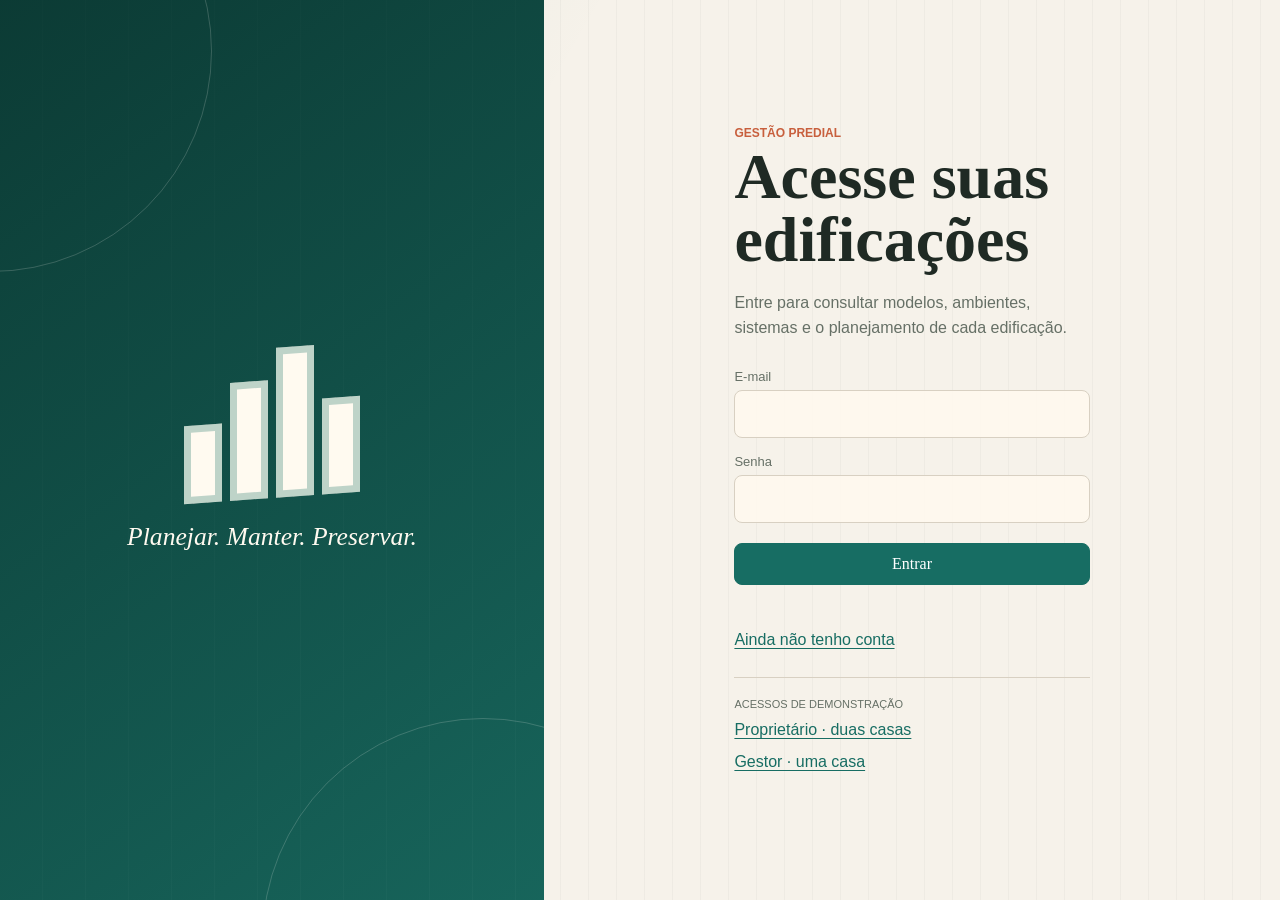
==== commit f9fdc610: "ajuste de tipos de manutencao criado tipos de manuntencao, preventivo e corretivo" ====
--- a/docs/index.html
+++ b/docs/index.html
@@ -4,7 +4,7 @@
     <meta charset="utf-8" />
     <meta name="viewport" content="width=device-width, initial-scale=1" />
     <title>Manutencao Predial</title>
-    <link rel="stylesheet" href="./styles.css?v=20260611-2" />
+    <link rel="stylesheet" href="./styles.css?v=20260612-4" />
   </head>
   <body class="auth-pending">
     <section class="auth-screen" id="auth-screen" aria-labelledby="auth-title">
@@ -18,7 +18,7 @@
         <div>
           <p class="eyebrow">Gestão predial</p>
           <h1 id="auth-title">Acesse suas edificações</h1>
-          <p class="auth-intro">Entre para consultar modelos, localizações, sistemas e o planejamento de cada edificação.</p>
+          <p class="auth-intro">Entre para consultar modelos, ambientes, sistemas e o planejamento de cada edificação.</p>
         </div>
         <form id="login-form" class="auth-form">
           <label class="signup-only">
@@ -150,7 +150,7 @@
         <div class="section-heading">
           <div>
             <p class="eyebrow">Estrutura física</p>
-            <h2>Edificações e localizações</h2>
+            <h2>Edificações e ambientes</h2>
             <p>Cadastre os prédios e organize pavimentos, unidades, ambientes e áreas técnicas em uma árvore.</p>
           </div>
           <button class="primary-button" id="new-building" type="button">Nova edificação</button>
@@ -226,6 +226,167 @@
         <div id="asset-list" class="asset-list"></div>
       </section>
 
+      <section class="view editor-view" id="asset-editor-view">
+        <div class="section-heading asset-editor-heading">
+          <div>
+            <p class="eyebrow">Edição do ativo</p>
+            <h2 id="dialog-title">Novo ativo</h2>
+            <p>Edite os dados do ativo nesta tela e acompanhe o resumo da programação antes de salvar.</p>
+          </div>
+          <div class="editor-header-actions">
+            <button class="ghost-button" id="back-to-assets" type="button">Voltar para ativos</button>
+          </div>
+        </div>
+
+        <form id="asset-form" class="asset-editor-form">
+          <input id="asset-id" type="hidden" />
+          <section class="panel asset-editor-panel">
+            <div class="asset-section-heading">
+              <div>
+                <p class="eyebrow">Identificação</p>
+                <h3>Cadastro do ativo</h3>
+              </div>
+              <span>Quem é, onde está e a qual sistema pertence.</span>
+            </div>
+            <div class="form-grid">
+              <label class="wide-field">Edificação
+                <select id="asset-building" required>
+                  <option value="">Pendente — selecione a edificação</option>
+                </select>
+                <small>O ativo só participará dos relatórios da edificação depois desta atribuição.</small>
+              </label>
+              <label class="choice-field">Ambiente <select id="asset-ambiente"></select><input class="new-choice" id="asset-ambiente-new" placeholder="Novo ambiente" /></label>
+              <label class="choice-field">Sistema <select id="asset-sistema"></select><input class="new-choice" id="asset-sistema-new" placeholder="Novo sistema" /></label>
+              <label class="choice-field">Ativo <select id="asset-ativo"></select><input class="new-choice" id="asset-ativo-new" placeholder="Novo ativo" /></label>
+              <label class="choice-field">Componente <select id="asset-componente"></select><input class="new-choice" id="asset-componente-new" placeholder="Novo componente" /></label>
+              <label class="choice-field">Prioridade <select id="asset-prioridade"></select><input class="new-choice" id="asset-prioridade-new" placeholder="Nova prioridade" /></label>
+            </div>
+
+            <label class="photo-field">
+              Galeria do ativo ou ocorrência
+              <input id="asset-foto" accept="image/*" capture="environment" type="file" />
+              <span>Você pode começar com uma imagem agora; a estrutura já fica pronta para múltiplas fotos.</span>
+            </label>
+            <img id="photo-preview" class="photo-preview" alt="" />
+          </section>
+
+          <section class="panel asset-editor-panel">
+            <div class="asset-section-heading">
+              <div>
+                <p class="eyebrow">Comissionamento</p>
+                <h3>Ciclo de vida</h3>
+              </div>
+              <span>Instalação, valor, duração e regra de renovação.</span>
+            </div>
+            <div class="form-grid">
+              <label>Data de instalação <input id="asset-instalacao" type="date" /></label>
+              <label>Valor do ativo <span class="money-input"><span>R$</span><input id="asset-valor" inputmode="decimal" placeholder="0,00" type="text" /></span></label>
+              <label>Expectativa de vida (anos) <input id="asset-vida" min="1" type="number" /></label>
+              <fieldset class="life-end-field">
+                <legend>Ao fim da vida</legend>
+                <label><input id="asset-renovar" name="asset-fim-vida" type="radio" value="renovar" checked /> Renovar</label>
+                <label><input id="asset-encerrar" name="asset-fim-vida" type="radio" value="encerrar" /> Encerrar</label>
+              </fieldset>
+              <label>Total de ciclos <input id="asset-ciclos" min="1" type="number" value="1" /></label>
+            </div>
+          </section>
+
+          <section class="panel asset-editor-panel maintenance-plan-section">
+            <div class="asset-section-heading">
+              <div>
+                <p class="eyebrow">Programação</p>
+                <h3>Plano de manutenção</h3>
+              </div>
+              <span>Etapas preventivas recorrentes e ocorrências corretivas em ordem de data.</span>
+            </div>
+
+            <div class="maintenance-list-heading">
+              <strong>Ações do plano</strong>
+              <span>Nome e tipo · periodicidade · valor</span>
+            </div>
+            <div id="asset-maintenance-plan-list" class="asset-maintenance-plan-list">
+              Nenhuma ação cadastrada no plano.
+            </div>
+
+            <div class="maintenance-add-row">
+              <button class="ghost-button compact-add-action" id="show-maintenance-action-form" type="button">Incluir ação</button>
+              <small>As inclusões são gravadas ao salvar o ativo.</small>
+            </div>
+
+            <div id="maintenance-action-form" class="maintenance-action-form" hidden>
+              <div class="compact-form-heading">
+                <strong id="maintenance-action-form-title">Nova ação</strong>
+                <button class="icon-button compact-close" id="cancel-maintenance-action" type="button" aria-label="Fechar">×</button>
+              </div>
+              <input id="maintenance-action-edit-group" type="hidden" />
+              <div class="compact-form-grid">
+                <label class="wide-field">Nome da ação
+                  <input id="maintenance-action-name" placeholder="Ex.: Limpeza dos filtros" />
+                </label>
+                <label>Tipo
+                  <select id="maintenance-action-type">
+                    <option value="preventiva">Preventiva recorrente</option>
+                    <option value="corretiva">Corretiva</option>
+                  </select>
+                </label>
+                <label>Data
+                  <input id="maintenance-action-date" type="date" />
+                </label>
+                <label class="recurrence-field">Frequência (meses)
+                  <input id="maintenance-action-frequency" min="1" type="number" />
+                </label>
+                <label>Valor
+                  <span class="money-input"><span>R$</span><input id="maintenance-action-cost" inputmode="decimal" placeholder="0,00" type="text" /></span>
+                </label>
+                <label>Responsável
+                  <input id="maintenance-action-responsible" placeholder="Opcional" />
+                </label>
+                <label class="corrective-field">Situação
+                  <select id="maintenance-action-status">
+                    <option value="realizada">Realizada</option>
+                    <option value="prevista">Prevista</option>
+                  </select>
+                </label>
+              </div>
+              <div class="compact-form-actions">
+                <button class="ghost-button" id="clear-maintenance-action" type="button">Limpar</button>
+                <button class="primary-button" id="add-maintenance-action" type="button">Adicionar ao plano</button>
+              </div>
+            </div>
+
+            <div class="maintenance-program-heading">
+              <div>
+                <strong>Programação</strong>
+                <span>Instâncias das ações em ordem cronológica</span>
+              </div>
+              <span>Nome e tipo · data · valor</span>
+            </div>
+            <div id="asset-maintenance-actions" class="asset-maintenance-actions">
+              Nenhuma ação programada.
+            </div>
+
+            <div class="legacy-maintenance-fields" hidden aria-hidden="true">
+              <label class="choice-field">Ação <select id="asset-acao"></select><input class="new-choice" id="asset-acao-new" /></label>
+              <select id="asset-maintenance-type"><option value="preventiva">Preventiva</option><option value="corretiva">Corretiva</option></select>
+              <input id="asset-periodicidade" type="number" />
+              <input id="asset-custo" type="text" />
+              <input id="asset-ultima" type="date" />
+              <label class="choice-field">Responsável <select id="asset-responsavel"></select><input class="new-choice" id="asset-responsavel-new" /></label>
+            </div>
+          </section>
+
+          <section class="asset-summary" id="asset-summary">
+            Preencha data de instalação, vida útil, periodicidade e custos para ver o resumo financeiro.
+          </section>
+
+          <menu class="dialog-actions editor-actions">
+            <button class="danger-button" id="delete-asset" type="button">Excluir ativo</button>
+            <button class="ghost-button" id="cancel-asset-edit" type="button">Cancelar</button>
+            <button class="primary-button" id="save-asset" type="button">Salvar</button>
+          </menu>
+        </form>
+      </section>
+
       <section class="view" id="timeline-view">
         <section class="report-building-filter">
           <div><span>Edificações consideradas</span><strong id="timeline-building-summary"></strong></div>
@@ -344,7 +505,7 @@
         <div class="dialog-header">
           <div>
             <p class="eyebrow">Árvore da edificação</p>
-            <h2 id="location-dialog-title">Nova localização</h2>
+            <h2 id="location-dialog-title">Novo ambiente</h2>
           </div>
           <button class="icon-button" value="cancel" type="submit" aria-label="Fechar">×</button>
         </div>
@@ -363,7 +524,7 @@
               <option value="area_externa">Área externa</option>
             </select>
           </label>
-          <label>Localização superior <select id="location-parent"></select></label>
+          <label>Ambiente superior <select id="location-parent"></select></label>
         </div>
         <menu class="dialog-actions">
           <button class="ghost-button" value="cancel" type="submit">Cancelar</button>
@@ -393,66 +554,25 @@
       </form>
     </dialog>
 
-    <dialog id="asset-dialog">
-      <form method="dialog" id="asset-form">
+    <dialog id="asset-summary-dialog">
+      <form method="dialog" class="asset-summary-dialog-form">
         <div class="dialog-header">
           <div>
-            <p class="eyebrow">Cadastro</p>
-            <h2 id="dialog-title">Novo ativo</h2>
+            <p class="eyebrow">Resumo do ativo</p>
+            <h2 id="asset-summary-title">Ativo</h2>
           </div>
           <button class="icon-button" value="cancel" type="submit" aria-label="Fechar">×</button>
         </div>
-
-        <input id="asset-id" type="hidden" />
-        <div class="form-grid">
-          <label class="wide-field">Edificação
-            <select id="asset-building" required>
-              <option value="">Pendente — selecione a edificação</option>
-            </select>
-            <small>O ativo só participará dos relatórios da edificação depois desta atribuição.</small>
-          </label>
-          <label class="choice-field">Ambiente <select id="asset-ambiente"></select><input class="new-choice" id="asset-ambiente-new" placeholder="Novo ambiente" /></label>
-          <label class="choice-field">Sistema <select id="asset-sistema"></select><input class="new-choice" id="asset-sistema-new" placeholder="Novo sistema" /></label>
-          <label class="choice-field">Ativo <select id="asset-ativo"></select><input class="new-choice" id="asset-ativo-new" placeholder="Novo ativo" /></label>
-          <label class="choice-field">Componente <select id="asset-componente"></select><input class="new-choice" id="asset-componente-new" placeholder="Novo componente" /></label>
-          <label class="choice-field">Ação prevista <select id="asset-acao"></select><input class="new-choice" id="asset-acao-new" placeholder="Nova ação prevista" /></label>
-          <label>Periodicidade (meses) <input id="asset-periodicidade" min="1" type="number" /></label>
-          <label>Última manutenção <input id="asset-ultima" type="date" /></label>
-          <label>Custo unitário <span class="money-input"><span>R$</span><input id="asset-custo" inputmode="decimal" placeholder="0,00" type="text" /></span></label>
-          <label>Data de instalação <input id="asset-instalacao" type="date" /></label>
-          <label>Expectativa de vida (anos) <input id="asset-vida" min="1" type="number" /></label>
-          <label>Valor do ativo <span class="money-input"><span>R$</span><input id="asset-valor" inputmode="decimal" placeholder="0,00" type="text" /></span></label>
-          <fieldset class="life-end-field">
-            <legend>Ao fim da vida</legend>
-            <label><input id="asset-renovar" name="asset-fim-vida" type="radio" value="renovar" checked /> Renovar</label>
-            <label><input id="asset-encerrar" name="asset-fim-vida" type="radio" value="encerrar" /> Encerrar</label>
-          </fieldset>
-          <label>Total de ciclos <input id="asset-ciclos" min="1" type="number" value="1" /></label>
-          <label class="choice-field">Prioridade <select id="asset-prioridade"></select><input class="new-choice" id="asset-prioridade-new" placeholder="Nova prioridade" /></label>
-          <label class="choice-field">Responsável <select id="asset-responsavel"></select><input class="new-choice" id="asset-responsavel-new" placeholder="Novo responsável" /></label>
-        </div>
-
-        <section class="asset-summary" id="asset-summary">
-          Preencha data de instalação, vida útil, periodicidade e custos para ver o resumo.
-        </section>
-
-        <label class="photo-field">
-          Foto do ativo ou ocorrência
-          <input id="asset-foto" accept="image/*" capture="environment" type="file" />
-          <span>Use a câmera do celular ou selecione uma imagem.</span>
-        </label>
-        <img id="photo-preview" class="photo-preview" alt="" />
-
+        <div id="asset-summary-dialog-body" class="asset-summary-dialog-body"></div>
         <menu class="dialog-actions">
-          <button class="danger-button" id="delete-asset" type="button">Excluir ativo</button>
-          <button class="ghost-button" value="cancel" type="submit">Cancelar</button>
-          <button class="primary-button" id="save-asset" value="default" type="button">Salvar</button>
+          <button class="ghost-button" value="cancel" type="submit">Fechar</button>
+          <button class="primary-button" id="asset-summary-edit" type="button">Editar</button>
         </menu>
       </form>
     </dialog>
 
     <script src="./supabase-config.js?v=20260610-1"></script>
     <script src="./data/seed-data.js?v=20260610-1"></script>
-    <script src="./app.js?v=20260611-7"></script>
+    <script src="./app.js?v=20260612-6"></script>
   </body>
 </html>
--- a/docs/styles.css
+++ b/docs/styles.css
@@ -1604,6 +1604,7 @@
 
 .asset-card {
   align-items: center;
+  cursor: pointer;
   display: grid;
   gap: 14px;
   grid-template-columns: 76px 1fr auto;
@@ -1655,6 +1656,10 @@
 .asset-card.is-focused {
   border-color: var(--accent-2);
   box-shadow: 0 0 0 3px rgba(200, 95, 61, 0.18), var(--shadow);
+}
+
+.asset-card .card-actions {
+  cursor: default;
 }
 
 .detail-link {
@@ -1955,6 +1960,427 @@
   margin-bottom: 18px;
 }
 
+.editor-view .asset-editor-panel {
+  padding: 20px;
+}
+
+.asset-editor-form {
+  display: grid;
+  gap: 14px;
+}
+
+.asset-editor-heading {
+  align-items: start;
+}
+
+.editor-header-actions {
+  display: flex;
+  gap: 8px;
+}
+
+.asset-section-heading {
+  align-items: end;
+  border-bottom: 1px solid var(--line);
+  display: flex;
+  gap: 18px;
+  justify-content: space-between;
+  margin-bottom: 16px;
+  padding-bottom: 10px;
+}
+
+.asset-section-heading h3 {
+  font-size: 22px;
+  margin: 0;
+}
+
+.asset-section-heading > span {
+  color: var(--muted);
+  font-family: "Segoe UI", sans-serif;
+  font-size: 12px;
+  max-width: 420px;
+  text-align: right;
+}
+
+.maintenance-plan-section {
+  border-left: 4px solid var(--accent);
+  padding: 14px 16px;
+}
+
+.maintenance-plan-section .asset-section-heading {
+  margin-bottom: 10px;
+  padding-bottom: 8px;
+}
+
+.compact-add-action {
+  margin-top: 10px;
+}
+
+.maintenance-add-row {
+  align-items: baseline;
+  display: flex;
+  gap: 10px;
+}
+
+.maintenance-add-row small {
+  color: var(--muted);
+  font-family: "Segoe UI", sans-serif;
+  font-size: 10px;
+}
+
+.maintenance-action-form {
+  background: rgba(238, 246, 241, 0.66);
+  border: 1px solid rgba(23, 109, 99, 0.24);
+  border-radius: 8px;
+  margin-top: 10px;
+  padding: 10px;
+}
+
+.compact-form-heading {
+  align-items: center;
+  display: flex;
+  justify-content: space-between;
+  margin-bottom: 8px;
+}
+
+.compact-form-heading strong {
+  font-size: 16px;
+}
+
+.compact-close {
+  font-size: 18px;
+  height: 28px;
+  min-height: 28px;
+  width: 28px;
+}
+
+.compact-form-grid {
+  display: grid;
+  gap: 8px;
+  grid-template-columns: repeat(3, minmax(0, 1fr));
+}
+
+.compact-form-grid label {
+  color: var(--muted);
+  display: grid;
+  font-family: "Segoe UI", sans-serif;
+  font-size: 11px;
+  gap: 3px;
+}
+
+.compact-form-grid input,
+.compact-form-grid select,
+.compact-form-grid .money-input {
+  font-size: 12px;
+  min-height: 32px;
+  padding: 5px 7px;
+}
+
+.compact-form-grid .money-input {
+  padding: 0;
+}
+
+.compact-form-grid .money-input input {
+  min-height: 30px;
+}
+
+.maintenance-action-form.is-corrective .recurrence-field {
+  display: none;
+}
+
+.maintenance-action-form:not(.is-corrective) .corrective-field {
+  display: none;
+}
+
+.compact-form-actions {
+  display: flex;
+  gap: 7px;
+  justify-content: flex-end;
+  margin-top: 8px;
+}
+
+.compact-form-actions button,
+.compact-add-action {
+  font-size: 11px;
+  min-height: 32px;
+  padding: 6px 10px;
+}
+
+.asset-maintenance-actions {
+  display: grid;
+  gap: 4px;
+}
+
+.asset-maintenance-plan-list {
+  display: grid;
+  gap: 5px;
+}
+
+.maintenance-list-heading {
+  align-items: baseline;
+  display: flex;
+  justify-content: space-between;
+  margin-bottom: 5px;
+}
+
+.maintenance-list-heading strong {
+  font-size: 13px;
+}
+
+.maintenance-list-heading span {
+  color: var(--muted);
+  font-family: "Segoe UI", sans-serif;
+  font-size: 10px;
+}
+
+.maintenance-plan-row {
+  align-items: center;
+  background: rgba(238, 246, 241, 0.54);
+  border: 1px solid rgba(23, 109, 99, 0.18);
+  border-left: 4px solid #d8a126;
+  border-radius: 6px;
+  display: grid;
+  gap: 8px;
+  grid-template-columns: 24px minmax(0, 1fr) 105px 105px 118px;
+  min-height: 40px;
+  padding: 5px 7px;
+}
+
+.maintenance-plan-row.corrective {
+  background: rgba(196, 81, 61, 0.06);
+  border-left-color: #c4513d;
+}
+
+.maintenance-plan-number {
+  color: var(--muted);
+  font-family: "Segoe UI", sans-serif;
+  font-size: 11px;
+}
+
+.maintenance-plan-name {
+  align-items: baseline;
+  display: flex;
+  gap: 7px;
+  min-width: 0;
+}
+
+.maintenance-plan-name strong {
+  font-size: 13px;
+  overflow: hidden;
+  text-overflow: ellipsis;
+  white-space: nowrap;
+}
+
+.maintenance-plan-name span {
+  color: var(--muted);
+  font-family: "Segoe UI", sans-serif;
+  font-size: 10px;
+}
+
+.maintenance-plan-period,
+.maintenance-plan-cost {
+  font-size: 12px;
+}
+
+.maintenance-plan-cost {
+  text-align: right;
+}
+
+.maintenance-plan-actions {
+  display: flex;
+  gap: 5px;
+  justify-content: flex-end;
+}
+
+.maintenance-plan-actions button {
+  font-size: 10px;
+  min-height: 27px;
+  padding: 4px 7px;
+}
+
+.maintenance-rule-remove {
+  background: transparent;
+  border: 1px solid rgba(196, 81, 61, 0.42);
+  border-radius: 6px;
+  color: #a43f2f;
+}
+
+.maintenance-program-heading {
+  align-items: end;
+  border-top: 1px solid var(--line);
+  display: flex;
+  justify-content: space-between;
+  margin-top: 14px;
+  padding-top: 10px;
+}
+
+.maintenance-program-heading > div {
+  display: grid;
+  gap: 1px;
+}
+
+.maintenance-program-heading strong {
+  font-size: 15px;
+}
+
+.maintenance-program-heading span {
+  color: var(--muted);
+  font-family: "Segoe UI", sans-serif;
+  font-size: 10px;
+}
+
+.maintenance-action-row {
+  align-items: center;
+  border: 1px solid var(--line);
+  border-left: 4px solid #d8a126;
+  border-radius: 6px;
+  display: grid;
+  gap: 8px;
+  grid-template-columns: 22px minmax(0, 1fr) 125px 110px;
+  min-height: 38px;
+  padding: 5px 7px;
+  transition: background 150ms ease, border-color 150ms ease, opacity 150ms ease;
+}
+
+.maintenance-action-row.corrective {
+  border-left-color: #c4513d;
+}
+
+.maintenance-action-row.replacement {
+  background: rgba(232, 117, 40, 0.08);
+  border-left-color: #e87528;
+}
+
+.maintenance-action-row.preventive {
+  border-left-color: #d8a126;
+}
+
+.maintenance-action-row.is-future {
+  background: rgba(229, 168, 46, 0.11);
+  border-color: rgba(213, 138, 24, 0.34);
+}
+
+.maintenance-action-row.corrective.is-future {
+  background: rgba(196, 81, 61, 0.08);
+  border-color: rgba(196, 81, 61, 0.3);
+}
+
+.maintenance-action-row.is-today {
+  background: rgba(23, 109, 99, 0.14);
+  border-color: #176d63;
+  box-shadow: inset 0 0 0 1px rgba(23, 109, 99, 0.12);
+}
+
+.maintenance-action-row.is-past-completed {
+  background: rgba(47, 125, 105, 0.08);
+  border-color: rgba(47, 125, 105, 0.22);
+  opacity: 0.58;
+}
+
+.maintenance-action-row.is-past-missed {
+  background: rgba(120, 112, 99, 0.06);
+  border-color: rgba(120, 112, 99, 0.2);
+  opacity: 0.48;
+}
+
+.maintenance-action-row.is-past-completed:hover,
+.maintenance-action-row.is-past-missed:hover {
+  opacity: 0.82;
+}
+
+.maintenance-action-check {
+  accent-color: #2f7d69;
+  cursor: pointer;
+  height: 16px;
+  margin: 0;
+  min-height: 16px;
+  padding: 0;
+  width: 16px;
+}
+
+.maintenance-action-check:disabled {
+  cursor: not-allowed;
+  opacity: 0.38;
+}
+
+.maintenance-action-status-mark {
+  align-items: center;
+  border: 1px solid currentColor;
+  border-radius: 50%;
+  color: #b35b42;
+  display: flex;
+  font-family: "Segoe UI", sans-serif;
+  font-size: 11px;
+  height: 17px;
+  justify-content: center;
+  width: 17px;
+}
+
+.maintenance-action-status-mark.is-completed {
+  background: #2f7d69;
+  border-color: #2f7d69;
+  color: white;
+}
+
+.maintenance-action-name {
+  align-items: baseline;
+  display: flex;
+  gap: 7px;
+  min-width: 0;
+}
+
+.maintenance-action-name strong {
+  font-size: 13px;
+  overflow: hidden;
+  text-overflow: ellipsis;
+  white-space: nowrap;
+}
+
+.maintenance-action-name span,
+.maintenance-action-row time {
+  color: var(--muted);
+  font-family: "Segoe UI", sans-serif;
+  font-size: 10px;
+}
+
+.maintenance-action-row.corrective .maintenance-action-name span {
+  color: #a43f2f;
+}
+
+.maintenance-action-row.replacement .maintenance-action-name span {
+  color: #bd5617;
+}
+
+.maintenance-action-cost {
+  font-size: 12px;
+  text-align: right;
+}
+
+.maintenance-action-remove {
+  background: transparent;
+  border: 0;
+  color: var(--muted);
+  font-size: 17px;
+  min-height: 24px;
+  opacity: 0;
+  padding: 0;
+}
+
+.maintenance-action-row:hover .maintenance-action-remove,
+.maintenance-action-remove:focus {
+  opacity: 1;
+}
+
+.asset-maintenance-actions {
+  max-height: 330px;
+  overflow-y: auto;
+  padding-right: 3px;
+}
+
+.compact-empty {
+  margin: 0;
+  padding: 10px;
+}
+
 .icon-button {
   border-radius: 50%;
   font-size: 24px;
@@ -1999,6 +2425,43 @@
   margin: 0 0 10px;
 }
 
+.asset-summary-dialog-form {
+  min-width: min(92vw, 860px);
+}
+
+.asset-summary-dialog-body {
+  display: grid;
+  gap: 16px;
+}
+
+.asset-summary-hero {
+  align-items: center;
+  display: grid;
+  gap: 14px;
+  grid-template-columns: 92px 1fr;
+}
+
+.asset-summary-thumb {
+  height: 92px;
+  width: 92px;
+}
+
+.asset-summary-main strong {
+  display: block;
+  font-size: 24px;
+}
+
+.summary-badges {
+  display: flex;
+  flex-wrap: wrap;
+  gap: 8px;
+  margin-top: 10px;
+}
+
+.asset-summary-grid {
+  margin-bottom: 0;
+}
+
 .summary-grid {
   display: grid;
   gap: 10px;
@@ -2269,6 +2732,50 @@
     grid-template-columns: 1fr;
   }
 
+  .asset-summary-hero {
+    grid-template-columns: 1fr;
+  }
+
+  .asset-summary-thumb {
+    height: 76px;
+    width: 76px;
+  }
+
+  .asset-section-heading {
+    align-items: start;
+    display: grid;
+  }
+
+  .asset-section-heading > span {
+    text-align: left;
+  }
+
+  .compact-form-grid {
+    grid-template-columns: 1fr 1fr;
+  }
+
+  .maintenance-plan-row {
+    grid-template-columns: 20px minmax(0, 1fr) 70px 82px;
+  }
+
+  .maintenance-plan-actions {
+    grid-column: 2 / -1;
+    justify-content: flex-start;
+  }
+
+  .maintenance-action-row {
+    grid-template-columns: 20px minmax(0, 1fr) 88px 82px;
+  }
+
+  .maintenance-action-name {
+    display: grid;
+    gap: 1px;
+  }
+
+  .maintenance-action-remove {
+    opacity: 1;
+  }
+
   .dashboard-overview {
     display: flex;
     flex-direction: column;
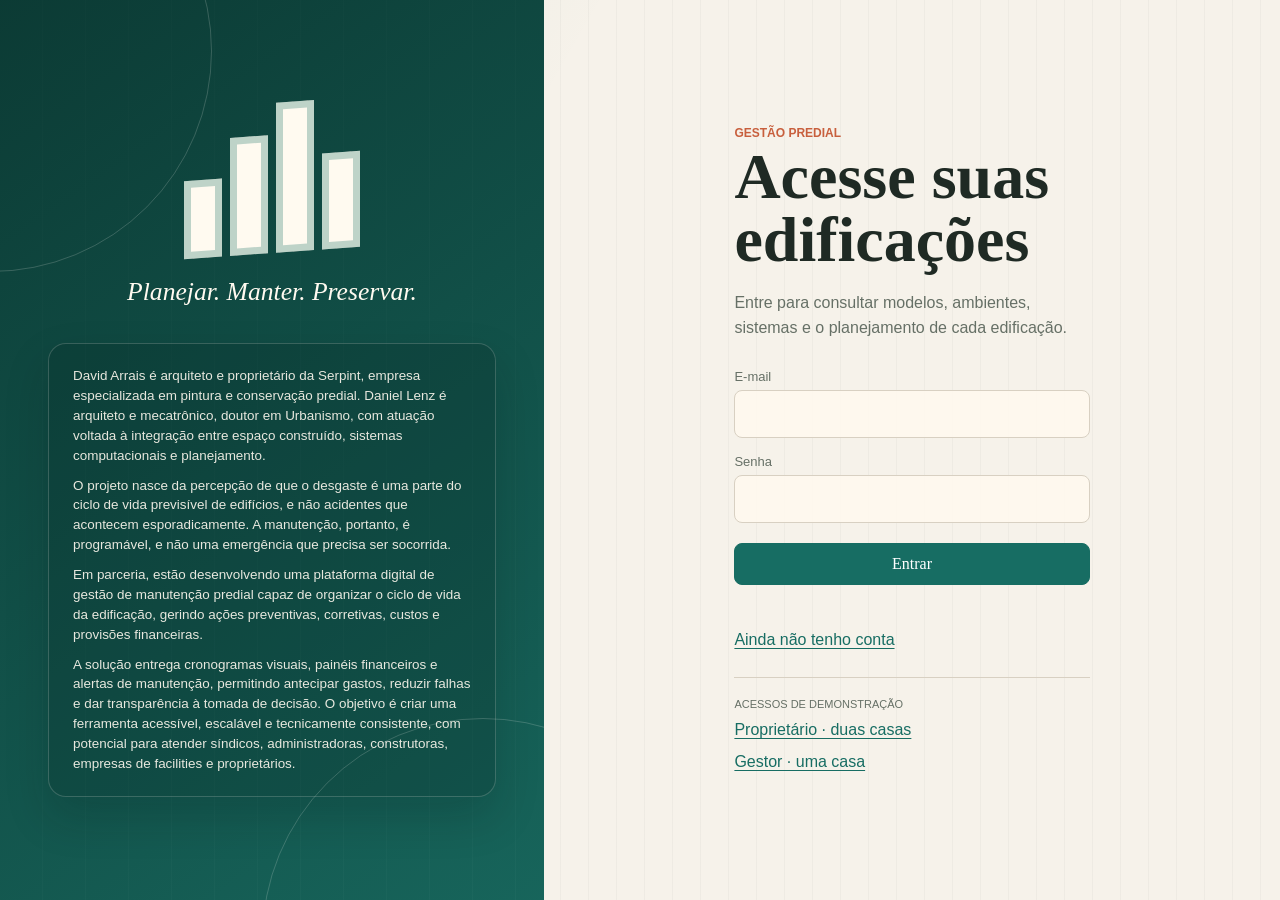
==== commit 8e7d11f4: "ajuste de login e "sobre" usuarios testes com login automatico  texto sobre o projeto" ====
--- a/docs/index.html
+++ b/docs/index.html
@@ -4,15 +4,21 @@
     <meta charset="utf-8" />
     <meta name="viewport" content="width=device-width, initial-scale=1" />
     <title>Manutencao Predial</title>
-    <link rel="stylesheet" href="./styles.css?v=20260612-4" />
+    <link rel="stylesheet" href="./styles.css?v=20260626-1" />
   </head>
   <body class="auth-pending">
     <section class="auth-screen" id="auth-screen" aria-labelledby="auth-title">
-      <div class="auth-visual" aria-hidden="true">
+      <div class="auth-visual">
         <div class="auth-building-mark">
           <span></span><span></span><span></span><span></span>
         </div>
         <p>Planejar. Manter. Preservar.</p>
+        <div class="auth-briefing">
+          <p>David Arrais é arquiteto e proprietário da Serpint, empresa especializada em pintura e conservação predial. Daniel Lenz é arquiteto e mecatrônico, doutor em Urbanismo, com atuação voltada à integração entre espaço construído, sistemas computacionais e planejamento.</p>
+          <p>O projeto nasce da percepção de que o desgaste é uma parte do ciclo de vida previsível de edifícios, e não acidentes que acontecem esporadicamente. A manutenção, portanto, é programável, e não uma emergência que precisa ser socorrida.</p>
+          <p>Em parceria, estão desenvolvendo uma plataforma digital de gestão de manutenção predial capaz de organizar o ciclo de vida da edificação, gerindo ações preventivas, corretivas, custos e provisões financeiras.</p>
+          <p>A solução entrega cronogramas visuais, painéis financeiros e alertas de manutenção, permitindo antecipar gastos, reduzir falhas e dar transparência à tomada de decisão. O objetivo é criar uma ferramenta acessível, escalável e tecnicamente consistente, com potencial para atender síndicos, administradoras, construtoras, empresas de facilities e proprietários.</p>
+        </div>
       </div>
       <div class="auth-card">
         <div>
@@ -341,13 +347,50 @@
                 <label>Responsável
                   <input id="maintenance-action-responsible" placeholder="Opcional" />
                 </label>
+                <fieldset class="wide-field maintenance-alarm-fields">
+                  <legend>Alarmes da ação preventiva</legend>
+                  <div class="maintenance-alarm-grid">
+                    <label>Alarme antecipado
+                      <select id="maintenance-action-alarm-lead">
+                        <option value="7">1 semana antes</option>
+                        <option value="15">15 dias antes</option>
+                        <option value="30">1 mês antes</option>
+                      </select>
+                    </label>
+                    <label class="mandatory-alarm">
+                      <input checked disabled type="checkbox" />
+                      Alarme no dia da ação (obrigatório)
+                    </label>
+                    <div class="maintenance-alarm-channels">
+                      <span>Canais da mensagem</span>
+                      <label><input id="maintenance-alarm-email-channel" checked type="checkbox" /> E-mail</label>
+                      <label><input id="maintenance-alarm-sms-channel" type="checkbox" /> SMS</label>
+                      <label><input id="maintenance-alarm-whatsapp-channel" type="checkbox" /> WhatsApp</label>
+                    </div>
+                    <label>E-mail
+                      <input id="maintenance-alarm-email" type="email" placeholder="usuario@exemplo.com" />
+                    </label>
+                    <label>Telefone para SMS/WhatsApp
+                      <input id="maintenance-alarm-phone" inputmode="tel" placeholder="+55 85 99999-9999" />
+                    </label>
+                  </div>
+                  <small>O agendamento será salvo agora. O envio começa após conectarmos os provedores de mensagens.</small>
+                </fieldset>
                 <label class="corrective-field">Situação
                   <select id="maintenance-action-status">
                     <option value="realizada">Realizada</option>
                     <option value="prevista">Prevista</option>
                   </select>
                 </label>
-              </div>
+                <label class="wide-field maintenance-action-description">Descrição
+                  <textarea id="maintenance-action-description" rows="3" placeholder="Serviço previsto, orientações ou observações iniciais"></textarea>
+                </label>
+                <label class="wide-field maintenance-action-photo-field">Fotos
+                  <input id="maintenance-action-photos" accept="image/*" capture="environment" multiple type="file" />
+                  <span>As fotos serão associadas às ocorrências geradas por esta ação.</span>
+                </label>
+              </div>
+              <div id="maintenance-action-gallery" class="maintenance-action-gallery"></div>
               <div class="compact-form-actions">
                 <button class="ghost-button" id="clear-maintenance-action" type="button">Limpar</button>
                 <button class="primary-button" id="add-maintenance-action" type="button">Adicionar ao plano</button>
@@ -571,8 +614,36 @@
       </form>
     </dialog>
 
+    <dialog id="maintenance-action-details-dialog">
+      <form method="dialog" class="maintenance-details-dialog-form">
+        <div class="dialog-header">
+          <div>
+            <p class="eyebrow">Registro da manutenção</p>
+            <h2 id="maintenance-details-title">Detalhes da ação</h2>
+            <span id="maintenance-details-date" class="maintenance-details-date"></span>
+          </div>
+          <button class="icon-button" value="cancel" type="submit" aria-label="Fechar">×</button>
+        </div>
+        <input id="maintenance-details-event-key" type="hidden" />
+        <label class="maintenance-description-field">
+          Descrição, relatório ou observações
+          <textarea id="maintenance-details-description" rows="4" placeholder="Descreva o serviço previsto, o que foi encontrado e o que foi executado."></textarea>
+        </label>
+        <label class="maintenance-photo-field">
+          Fotos da ação
+          <input id="maintenance-details-photos" accept="image/*" capture="environment" multiple type="file" />
+          <span>Adicione fotos do problema, da execução ou do resultado.</span>
+        </label>
+        <div id="maintenance-details-gallery" class="maintenance-details-gallery"></div>
+        <menu class="dialog-actions">
+          <button class="ghost-button" value="cancel" type="submit">Cancelar</button>
+          <button class="primary-button" id="save-maintenance-details" value="default" type="button">Aplicar</button>
+        </menu>
+      </form>
+    </dialog>
+
     <script src="./supabase-config.js?v=20260610-1"></script>
     <script src="./data/seed-data.js?v=20260610-1"></script>
-    <script src="./app.js?v=20260612-6"></script>
+    <script src="./app.js?v=20260626-2"></script>
   </body>
 </html>
--- a/docs/styles.css
+++ b/docs/styles.css
@@ -91,6 +91,29 @@
   position: relative;
 }
 
+.auth-briefing {
+  background: rgba(9, 45, 40, 0.28);
+  border: 1px solid rgba(255, 250, 240, 0.18);
+  border-radius: 18px;
+  box-shadow: 0 20px 44px rgba(5, 24, 22, 0.18);
+  display: grid;
+  gap: 10px;
+  margin-top: 36px;
+  max-width: 560px;
+  padding: 22px 24px;
+  position: relative;
+  width: min(100%, 560px);
+}
+
+.auth-briefing p {
+  color: rgba(255, 250, 240, 0.9);
+  font-family: "Segoe UI", sans-serif;
+  font-size: clamp(12px, 1.05vw, 14px);
+  font-style: normal;
+  line-height: 1.48;
+  margin: 0;
+}
+
 .auth-building-mark {
   align-items: end;
   display: flex;
@@ -2069,10 +2092,132 @@
 
 .compact-form-grid input,
 .compact-form-grid select,
+.compact-form-grid textarea,
 .compact-form-grid .money-input {
   font-size: 12px;
   min-height: 32px;
   padding: 5px 7px;
+}
+
+.compact-form-grid textarea {
+  font-family: "Segoe UI", sans-serif;
+  min-height: 58px;
+  resize: vertical;
+}
+
+.maintenance-action-photo-field {
+  border: 1px dashed rgba(23, 109, 99, 0.3);
+  border-radius: 7px;
+  padding: 7px;
+}
+
+.maintenance-action-photo-field span {
+  font-size: 9px;
+}
+
+.maintenance-alarm-fields {
+  border: 1px solid rgba(216, 161, 38, 0.4);
+  border-radius: 8px;
+  margin: 0;
+  padding: 8px;
+}
+
+.maintenance-alarm-fields legend {
+  color: #8c6012;
+  font-family: "Segoe UI", sans-serif;
+  font-size: 11px;
+  font-weight: 700;
+  padding: 0 4px;
+}
+
+.maintenance-alarm-grid {
+  align-items: end;
+  display: grid;
+  gap: 7px;
+  grid-template-columns: repeat(2, minmax(0, 1fr));
+}
+
+.maintenance-alarm-grid .mandatory-alarm {
+  align-items: center;
+  background: rgba(216, 161, 38, 0.1);
+  border-radius: 6px;
+  display: flex;
+  min-height: 32px;
+  padding: 5px 7px;
+}
+
+.maintenance-alarm-grid .mandatory-alarm input,
+.maintenance-alarm-channels input {
+  min-height: 14px;
+  width: 14px;
+}
+
+.maintenance-alarm-channels {
+  display: flex;
+  flex-wrap: wrap;
+  gap: 5px 12px;
+  grid-column: 1 / -1;
+}
+
+.maintenance-alarm-channels > span {
+  flex-basis: 100%;
+  font-size: 10px;
+}
+
+.maintenance-alarm-channels label {
+  align-items: center;
+  display: flex;
+}
+
+.maintenance-alarm-fields small {
+  color: var(--muted);
+  display: block;
+  font-family: "Segoe UI", sans-serif;
+  font-size: 9px;
+  margin-top: 6px;
+}
+
+.maintenance-action-form.is-corrective .maintenance-alarm-fields {
+  display: none;
+}
+
+.maintenance-action-gallery {
+  display: grid;
+  gap: 6px;
+  grid-template-columns: repeat(6, minmax(0, 1fr));
+  margin-top: 7px;
+}
+
+.maintenance-action-photo {
+  aspect-ratio: 4 / 3;
+  border-radius: 6px;
+  margin: 0;
+  overflow: hidden;
+  position: relative;
+}
+
+.maintenance-action-photo img {
+  height: 100%;
+  object-fit: cover;
+  width: 100%;
+}
+
+.maintenance-rule-photo-remove {
+  align-items: center;
+  background: rgba(86, 34, 24, 0.88);
+  border: 0;
+  border-radius: 50%;
+  color: white;
+  display: flex;
+  font-size: 13px;
+  height: 22px;
+  justify-content: center;
+  min-height: 22px;
+  padding: 0;
+  position: absolute;
+  right: 4px;
+  top: 4px;
+  width: 22px;
 }
 
 .compact-form-grid .money-input {
@@ -2235,7 +2380,7 @@
   border-radius: 6px;
   display: grid;
   gap: 8px;
-  grid-template-columns: 22px minmax(0, 1fr) 125px 110px;
+  grid-template-columns: 22px minmax(0, 1fr) 125px 110px 72px;
   min-height: 38px;
   padding: 5px 7px;
   transition: background 150ms ease, border-color 150ms ease, opacity 150ms ease;
@@ -2355,6 +2500,105 @@
   text-align: right;
 }
 
+.maintenance-action-details {
+  font-size: 10px;
+  min-height: 27px;
+  padding: 4px 7px;
+}
+
+.maintenance-details-dialog-form {
+  min-width: min(92vw, 680px);
+}
+
+.maintenance-details-date {
+  color: var(--muted);
+  display: block;
+  font-family: "Segoe UI", sans-serif;
+  font-size: 11px;
+  margin-top: 2px;
+}
+
+.maintenance-description-field,
+.maintenance-photo-field {
+  color: var(--muted);
+  display: grid;
+  font-family: "Segoe UI", sans-serif;
+  font-size: 11px;
+  gap: 4px;
+  margin-top: 10px;
+}
+
+.maintenance-description-field textarea {
+  font-family: "Segoe UI", sans-serif;
+  font-size: 12px;
+  min-height: 84px;
+  resize: vertical;
+}
+
+.maintenance-photo-field {
+  border: 1px dashed rgba(23, 109, 99, 0.34);
+  border-radius: 8px;
+  padding: 9px;
+}
+
+.maintenance-photo-field input {
+  font-size: 11px;
+  min-height: 32px;
+  padding: 4px;
+}
+
+.maintenance-photo-field span {
+  font-size: 9px;
+}
+
+.maintenance-details-gallery {
+  display: grid;
+  gap: 7px;
+  grid-template-columns: repeat(4, minmax(0, 1fr));
+  margin-top: 9px;
+}
+
+.maintenance-details-photo {
+  aspect-ratio: 4 / 3;
+  border-radius: 7px;
+  margin: 0;
+  overflow: hidden;
+  position: relative;
+}
+
+.maintenance-details-photo img {
+  height: 100%;
+  object-fit: cover;
+  width: 100%;
+}
+
+.maintenance-photo-remove {
+  align-items: center;
+  background: rgba(86, 34, 24, 0.88);
+  border: 0;
+  border-radius: 50%;
+  color: white;
+  display: flex;
+  font-size: 14px;
+  height: 24px;
+  justify-content: center;
+  min-height: 24px;
+  padding: 0;
+  position: absolute;
+  right: 5px;
+  top: 5px;
+  width: 24px;
+}
+
+.maintenance-details-gallery-empty {
+  color: var(--muted);
+  font-family: "Segoe UI", sans-serif;
+  font-size: 10px;
+  grid-column: 1 / -1;
+  padding: 8px;
+  text-align: center;
+}
+
 .maintenance-action-remove {
   background: transparent;
   border: 0;
@@ -2426,40 +2670,178 @@
 }
 
 .asset-summary-dialog-form {
-  min-width: min(92vw, 860px);
+  min-width: min(92vw, 780px);
 }
 
 .asset-summary-dialog-body {
   display: grid;
-  gap: 16px;
+  gap: 9px;
 }
 
 .asset-summary-hero {
   align-items: center;
   display: grid;
-  gap: 14px;
-  grid-template-columns: 92px 1fr;
+  gap: 10px;
+  grid-template-columns: 64px 1fr;
 }
 
 .asset-summary-thumb {
-  height: 92px;
-  width: 92px;
+  height: 64px;
+  width: 64px;
 }
 
 .asset-summary-main strong {
   display: block;
-  font-size: 24px;
+  font-size: 18px;
+}
+
+.asset-summary-main .meta {
+  font-size: 11px;
+  line-height: 1.35;
 }
 
 .summary-badges {
   display: flex;
   flex-wrap: wrap;
-  gap: 8px;
-  margin-top: 10px;
+  gap: 5px;
+  margin-top: 6px;
+}
+
+.asset-summary-main .badge {
+  font-size: 9px;
+  padding: 3px 6px;
 }
 
 .asset-summary-grid {
+  gap: 5px;
+  grid-template-columns: repeat(4, minmax(0, 1fr));
   margin-bottom: 0;
+}
+
+.asset-summary-grid .summary-kpi {
+  border-radius: 6px;
+  padding: 6px 7px;
+}
+
+.asset-summary-grid .summary-kpi span {
+  font-size: 9px;
+  line-height: 1.2;
+}
+
+.asset-summary-grid .summary-kpi strong {
+  font-size: 12px;
+  line-height: 1.25;
+  margin-top: 2px;
+}
+
+.asset-popup-actions {
+  border: 1px solid rgba(23, 109, 99, 0.2);
+  border-radius: 8px;
+  overflow: hidden;
+}
+
+.asset-popup-actions-heading {
+  align-items: center;
+  background: rgba(23, 109, 99, 0.08);
+  display: flex;
+  font-family: "Segoe UI", sans-serif;
+  justify-content: space-between;
+  padding: 6px 9px;
+}
+
+.asset-popup-actions-heading strong {
+  font-size: 11px;
+}
+
+.asset-popup-actions-heading span {
+  color: var(--muted);
+  font-size: 9px;
+}
+
+.asset-popup-action-list {
+  max-height: 190px;
+  overflow-y: auto;
+}
+
+.asset-popup-action-row {
+  align-items: center;
+  border-top: 1px solid rgba(23, 109, 99, 0.12);
+  display: grid;
+  font-family: "Segoe UI", sans-serif;
+  gap: 7px;
+  grid-template-columns: 14px minmax(0, 1fr) 88px 82px;
+  min-height: 34px;
+  padding: 4px 8px;
+}
+
+.asset-popup-action-row:first-child {
+  border-top: 0;
+}
+
+.asset-popup-action-row.is-future {
+  background: rgba(231, 166, 34, 0.08);
+}
+
+.asset-popup-action-row.is-today {
+  background: rgba(231, 166, 34, 0.2);
+  box-shadow: inset 3px 0 0 #d99300;
+}
+
+.asset-popup-action-row.is-past-completed {
+  background: rgba(23, 109, 99, 0.08);
+  color: var(--ok);
+}
+
+.asset-popup-action-row.is-past-missed {
+  background: rgba(180, 77, 54, 0.07);
+  color: #9d4939;
+  opacity: 0.72;
+}
+
+.asset-popup-action-mark {
+  font-size: 13px;
+  font-weight: 700;
+  text-align: center;
+}
+
+.asset-popup-action-name {
+  min-width: 0;
+}
+
+.asset-popup-action-name strong,
+.asset-popup-action-name span {
+  display: block;
+}
+
+.asset-popup-action-name strong {
+  font-size: 11px;
+  overflow: hidden;
+  text-overflow: ellipsis;
+  white-space: nowrap;
+}
+
+.asset-popup-action-name span,
+.asset-popup-action-row time,
+.asset-popup-action-cost {
+  font-size: 9px;
+}
+
+.asset-popup-action-name span {
+  color: var(--muted);
+  margin-top: 1px;
+}
+
+.asset-popup-action-row time,
+.asset-popup-action-cost {
+  text-align: right;
+}
+
+.asset-popup-actions-empty {
+  color: var(--muted);
+  font-family: "Segoe UI", sans-serif;
+  font-size: 10px;
+  padding: 12px;
+  text-align: center;
 }
 
 .summary-grid {
@@ -2656,6 +3038,17 @@
     margin-top: 8px;
   }
 
+  .auth-briefing {
+    margin-top: 20px;
+    padding: 16px;
+  }
+
+  .auth-briefing p {
+    font-size: 12px;
+    line-height: 1.42;
+    margin: 0;
+  }
+
   .auth-card {
     gap: 22px;
     margin: 0 auto;
@@ -2733,12 +3126,25 @@
   }
 
   .asset-summary-hero {
-    grid-template-columns: 1fr;
+    grid-template-columns: 54px 1fr;
   }
 
   .asset-summary-thumb {
-    height: 76px;
-    width: 76px;
+    height: 54px;
+    width: 54px;
+  }
+
+  .asset-summary-grid {
+    grid-template-columns: repeat(2, minmax(0, 1fr));
+  }
+
+  .asset-popup-action-row {
+    gap: 5px;
+    grid-template-columns: 12px minmax(0, 1fr) 72px;
+  }
+
+  .asset-popup-action-cost {
+    display: none;
   }
 
   .asset-section-heading {
@@ -2754,6 +3160,18 @@
     grid-template-columns: 1fr 1fr;
   }
 
+  .maintenance-action-gallery {
+    grid-template-columns: repeat(3, minmax(0, 1fr));
+  }
+
+  .maintenance-alarm-grid {
+    grid-template-columns: 1fr;
+  }
+
+  .maintenance-alarm-channels {
+    grid-column: 1;
+  }
+
   .maintenance-plan-row {
     grid-template-columns: 20px minmax(0, 1fr) 70px 82px;
   }
@@ -2764,7 +3182,20 @@
   }
 
   .maintenance-action-row {
-    grid-template-columns: 20px minmax(0, 1fr) 88px 82px;
+    grid-template-columns: 20px minmax(0, 1fr) 78px;
+  }
+
+  .maintenance-action-cost {
+    display: none;
+  }
+
+  .maintenance-action-details {
+    grid-column: 2 / -1;
+    justify-self: start;
+  }
+
+  .maintenance-details-gallery {
+    grid-template-columns: repeat(2, minmax(0, 1fr));
   }
 
   .maintenance-action-name {
